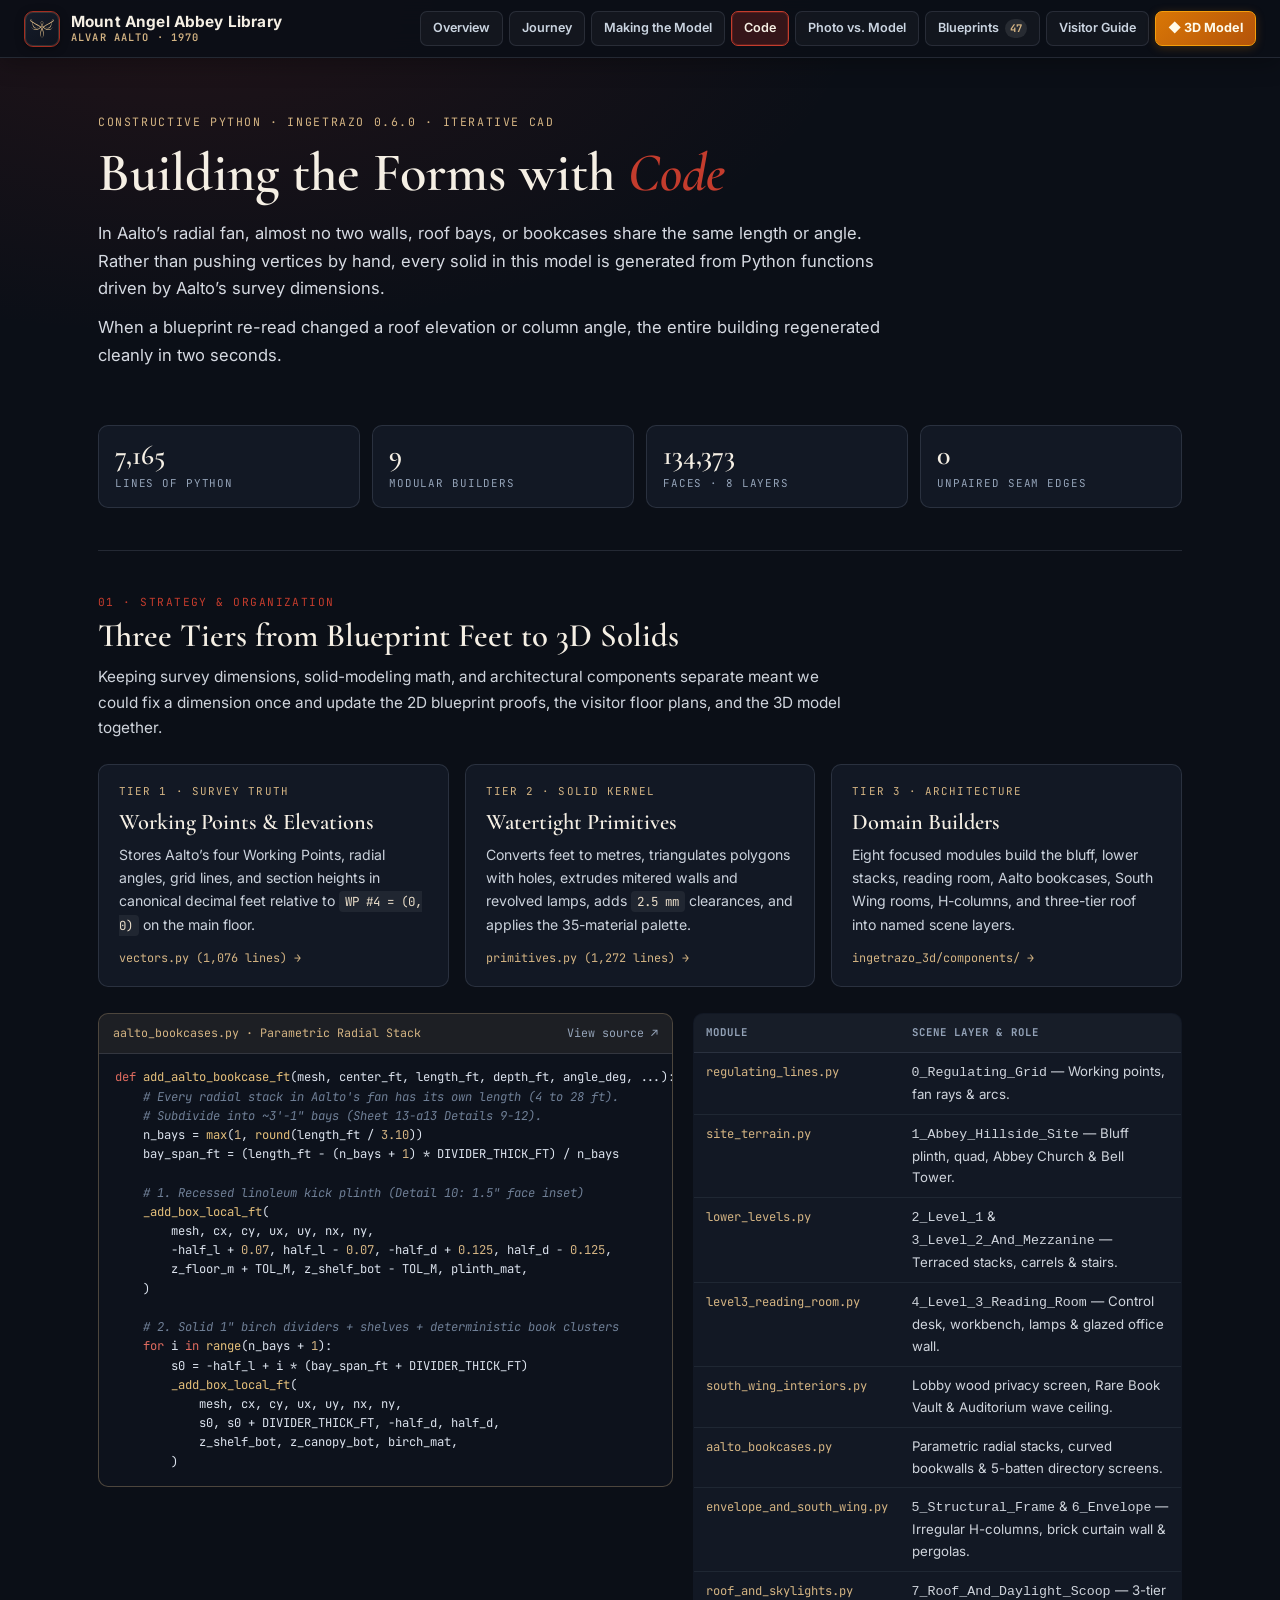
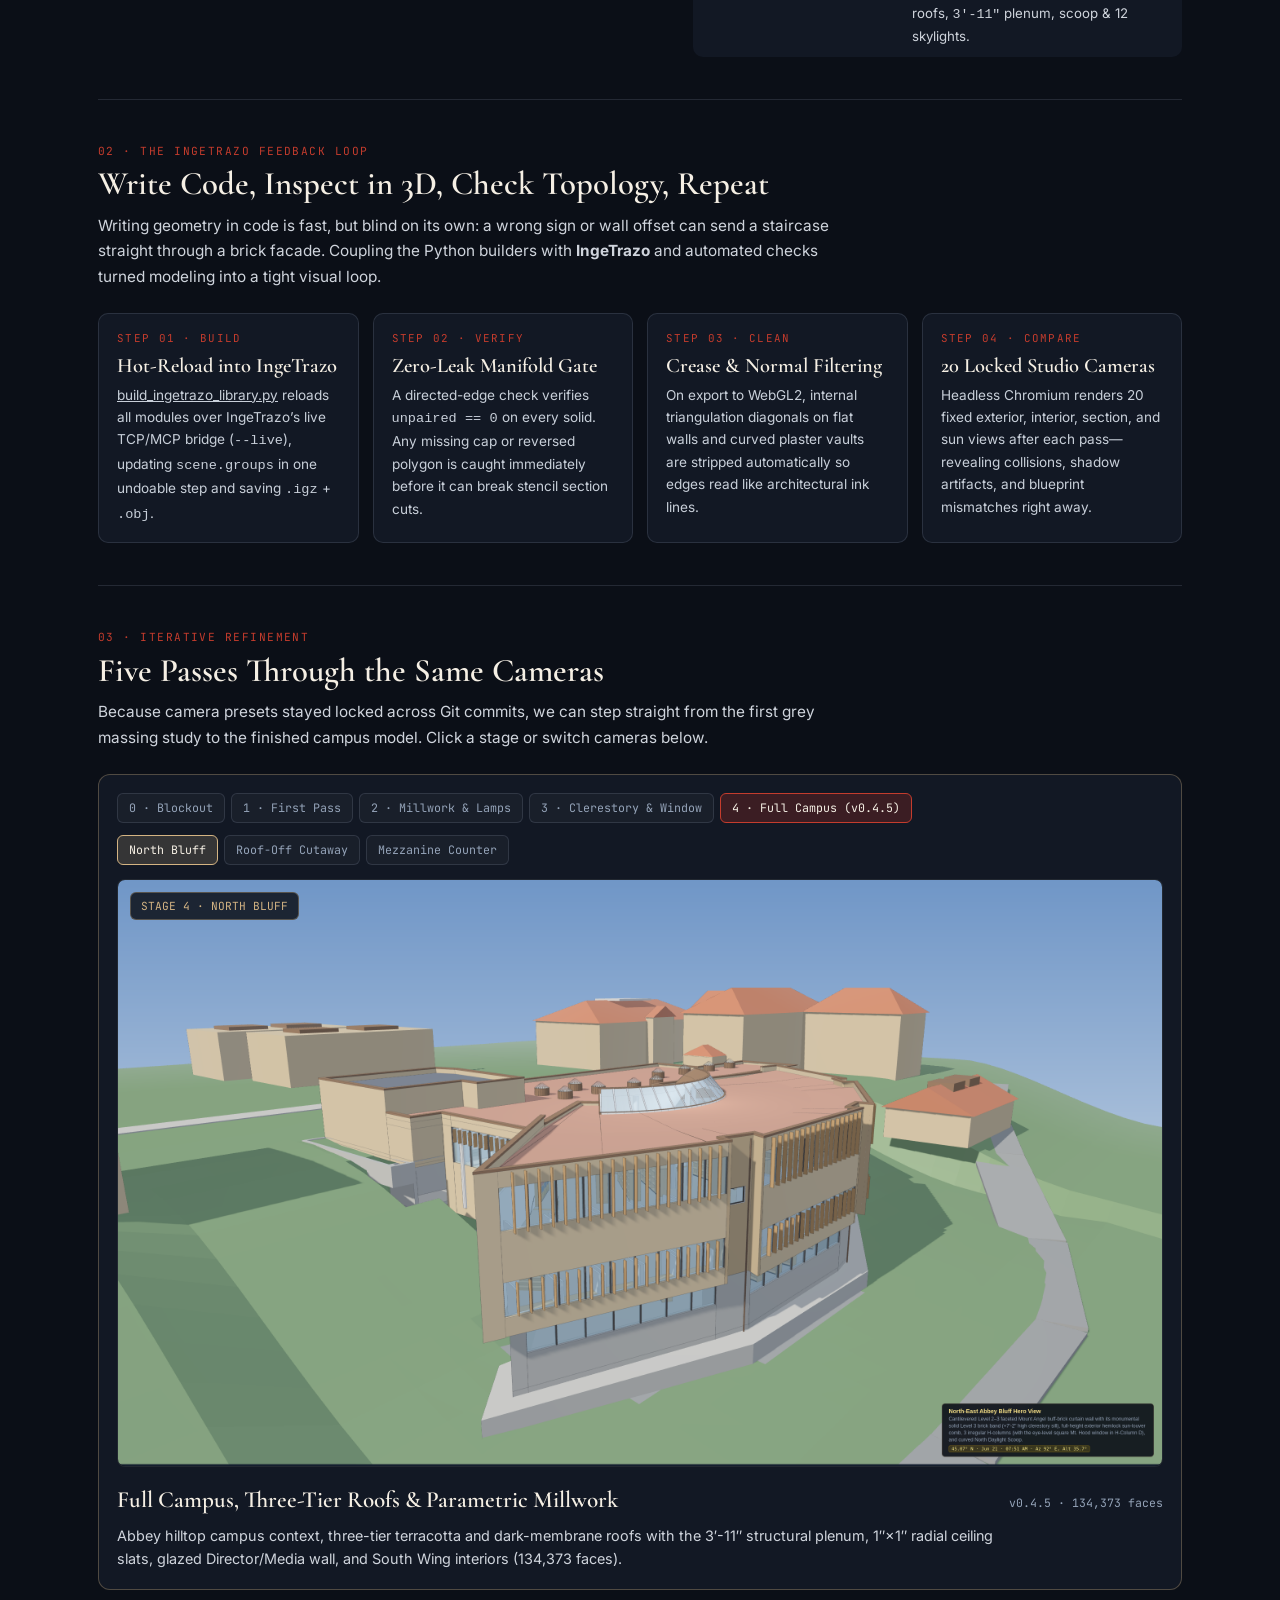
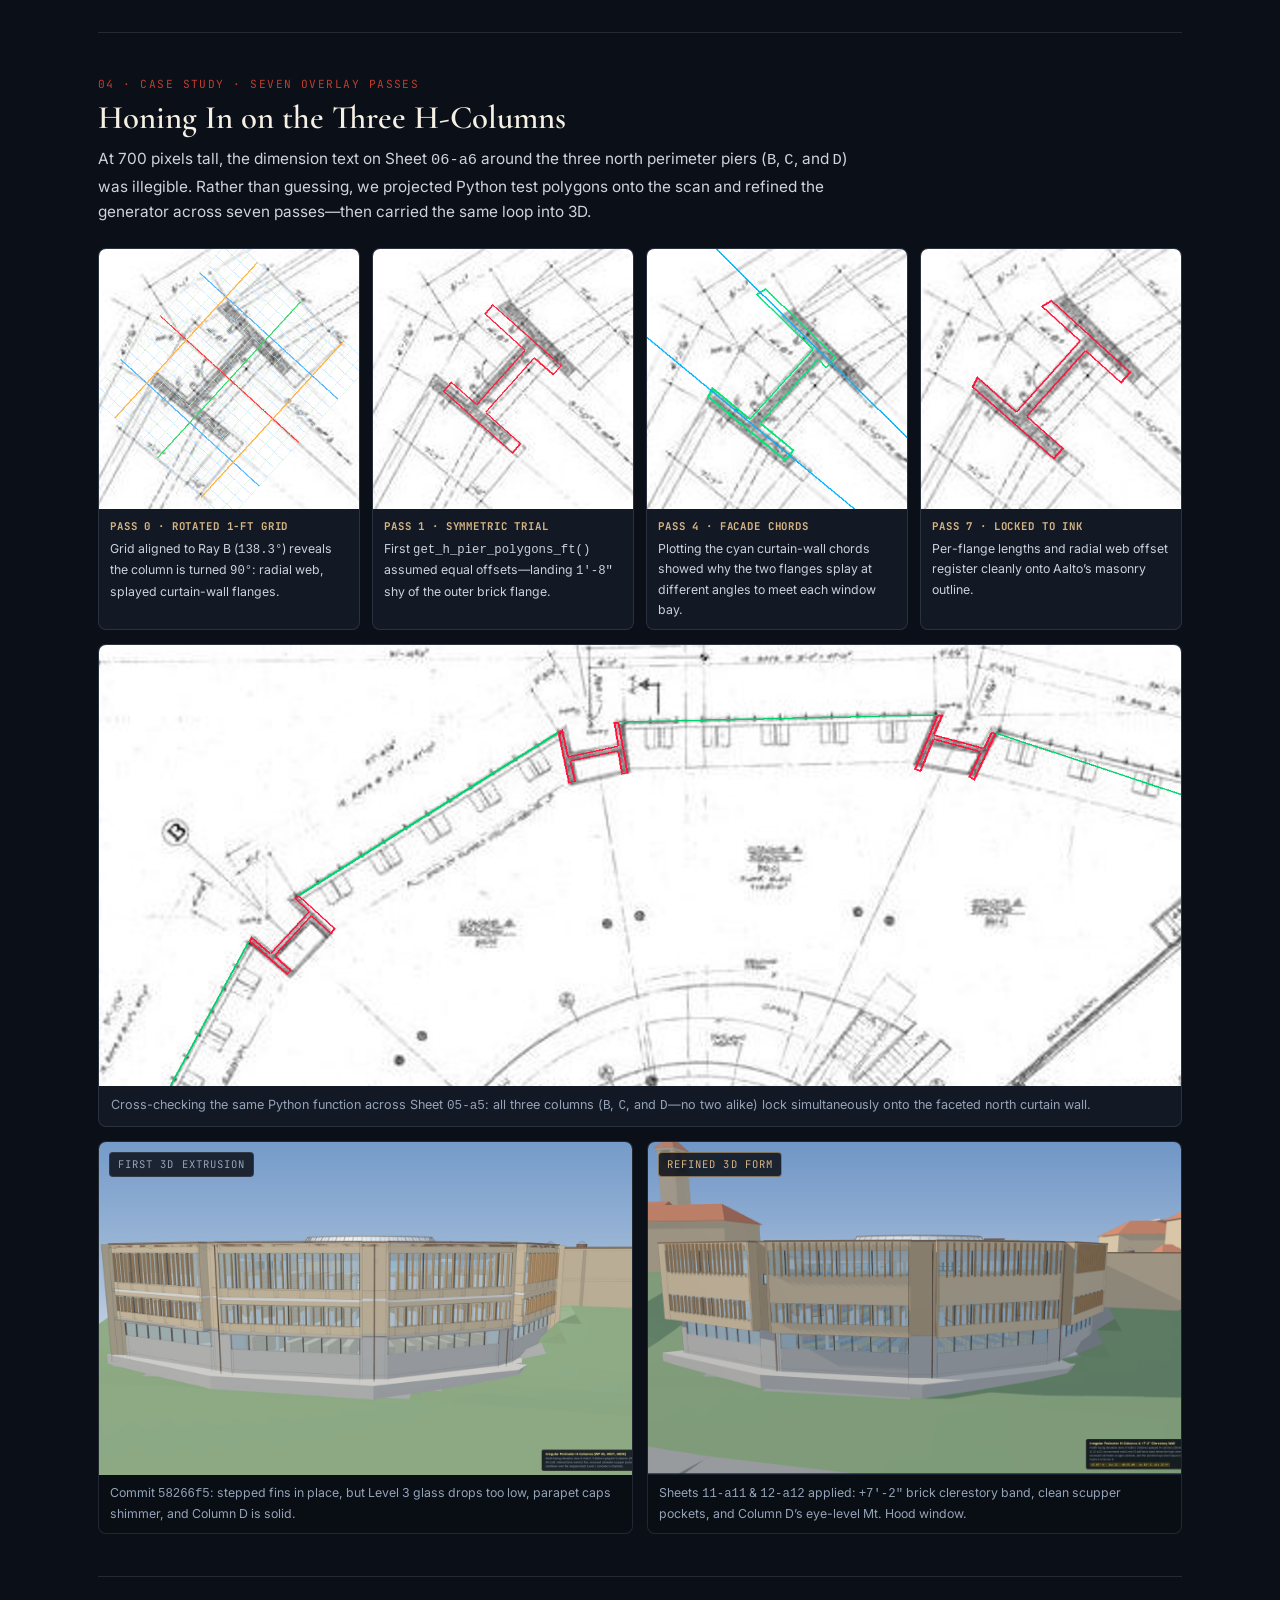
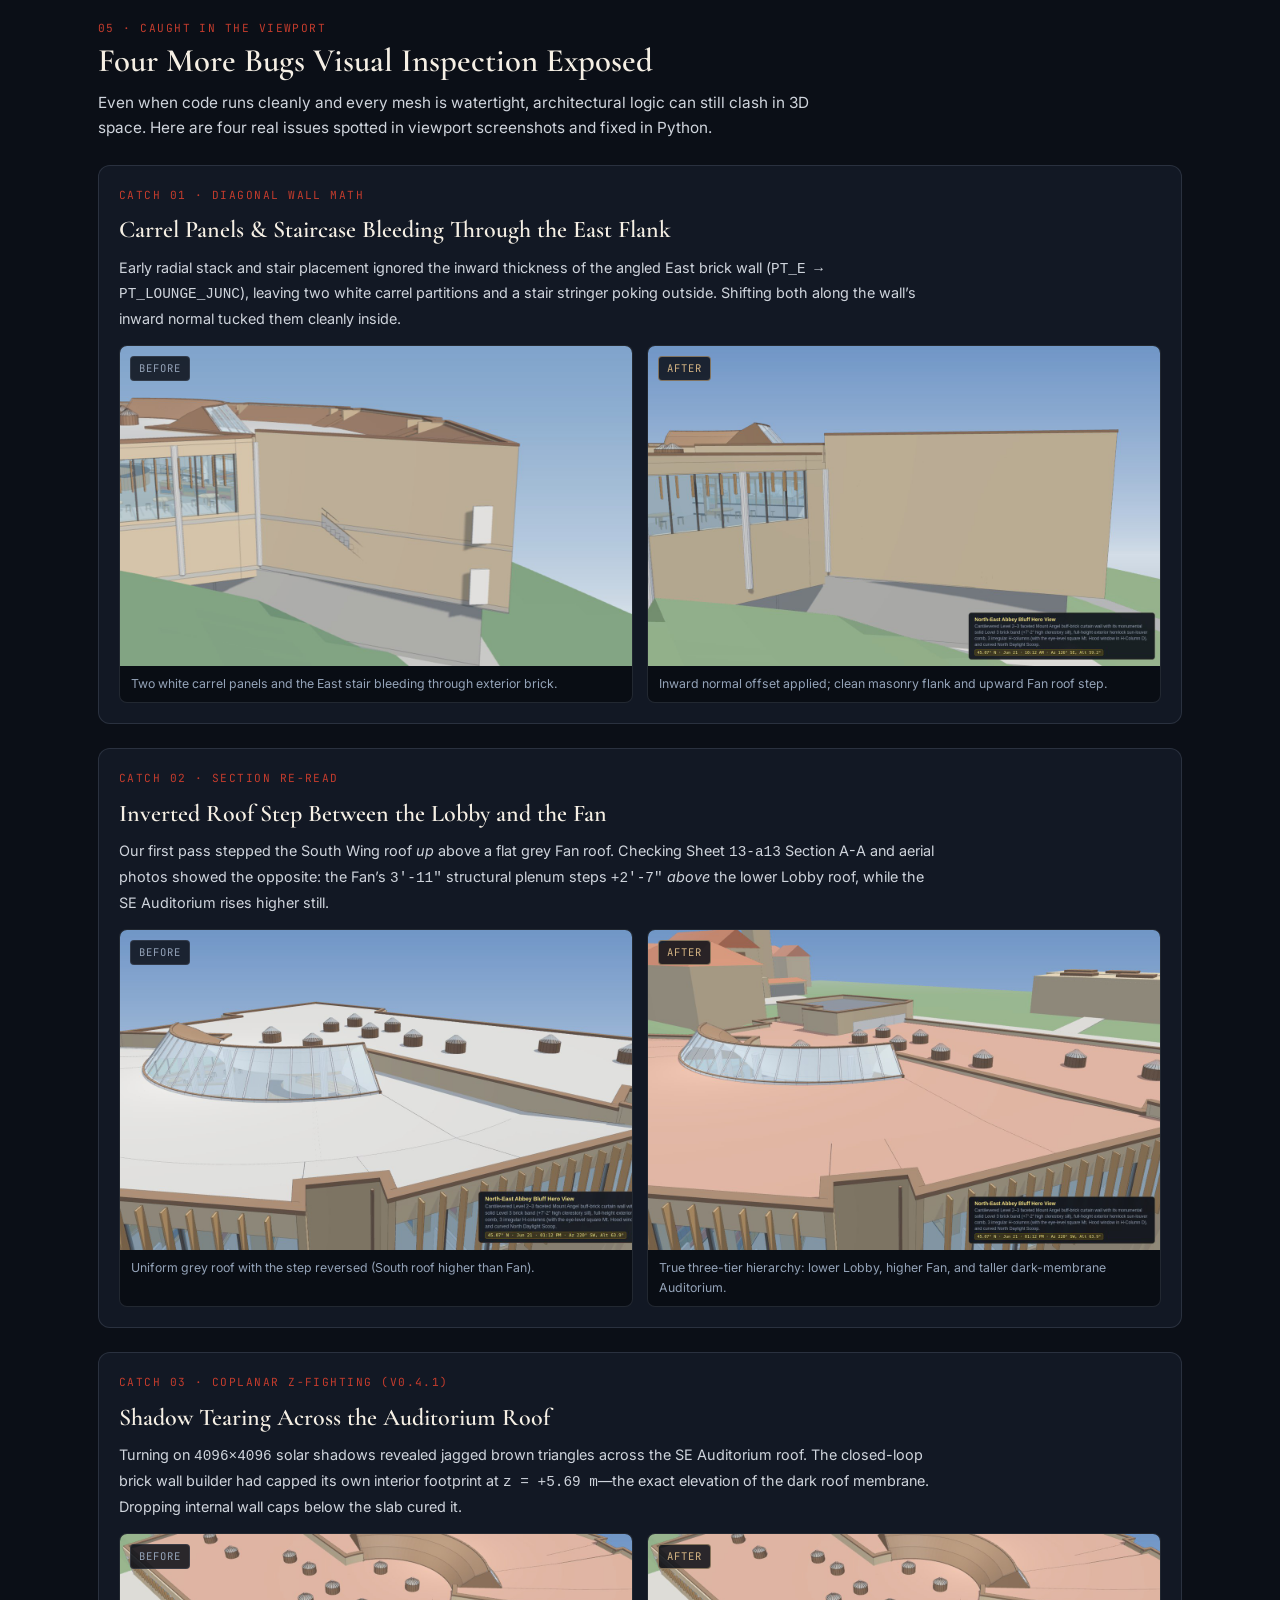
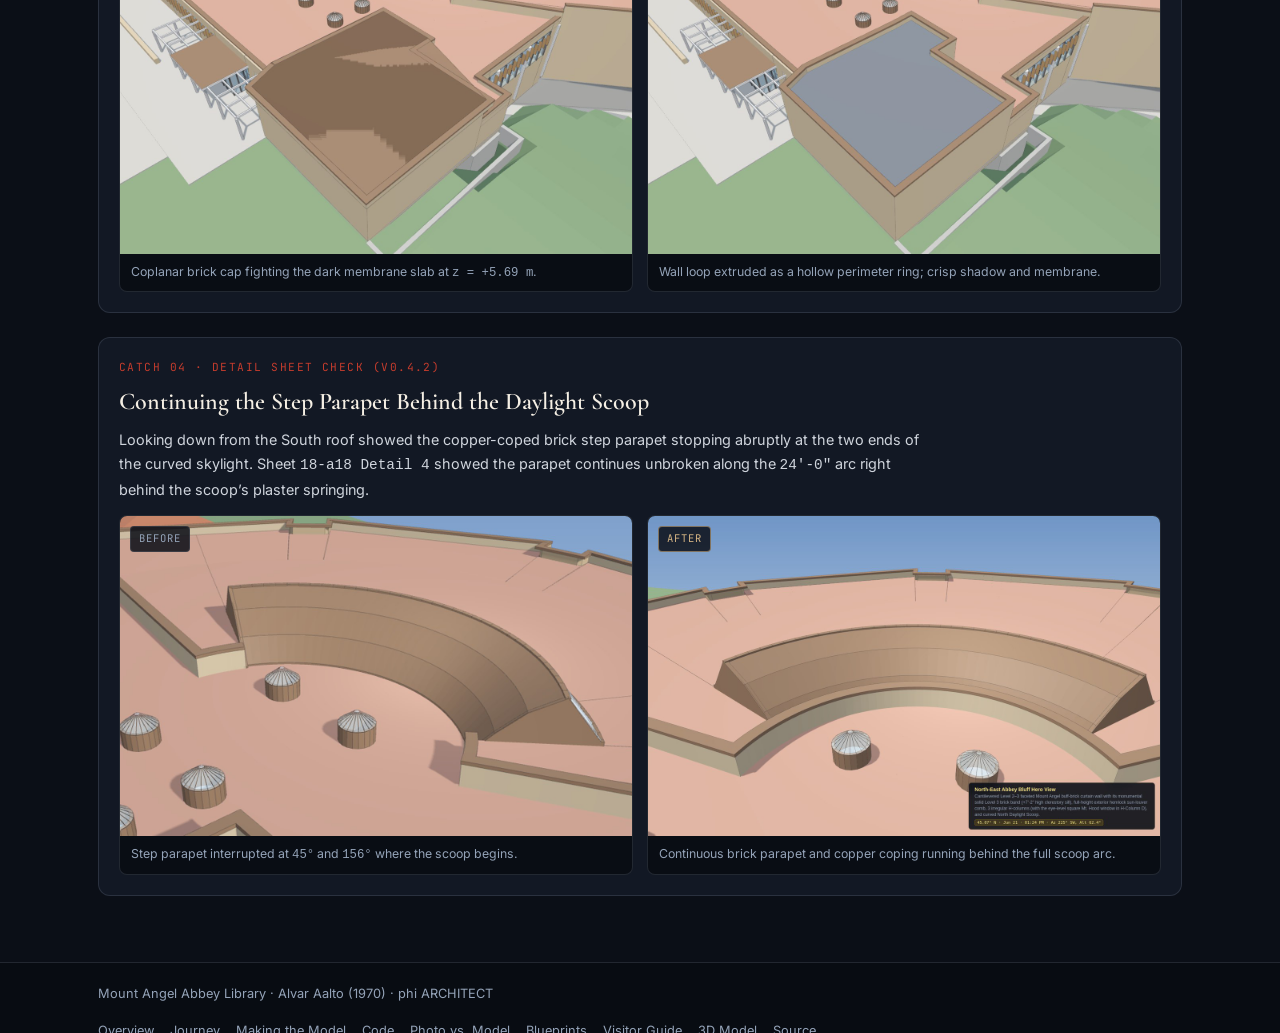
==== docs/code.html @ ec57d1a0 "feat(docs): add Building with Code page, IngeTrazo loop, and H-column iteration study" ====
<!DOCTYPE html>
<html lang="en">
<head>
  <meta charset="UTF-8" />
  <meta name="viewport" content="width=device-width, initial-scale=1.0" />
  <title>Building with Code — Mount Angel Abbey Library</title>
  <meta name="description" content="How Alvar Aalto's Mount Angel Abbey Library was modeled in parametric Python with IngeTrazo: module organization, topological verification, and iterative visual refinement." />
  <link rel="icon" href="favicon.ico" sizes="any" />
  <link rel="icon" href="favicon.svg" type="image/svg+xml" />
  <link rel="preconnect" href="https://fonts.googleapis.com" />
  <link rel="preconnect" href="https://fonts.gstatic.com" crossorigin />
  <link href="https://fonts.googleapis.com/css2?family=Cormorant+Garamond:ital,wght@0,500;0,600;0,700;1,500&family=Inter:wght@400;500;600;700&family=JetBrains+Mono:wght@400;500;600&display=swap" rel="stylesheet" />
  <link rel="stylesheet" href="suite.css" />
  <style>
    :root {
      --bg: #0b0f17; --surface: #121824; --surface-hi: #172030;
      --cream: #f5efe4; --birch: #d4b483;
      --poche: #a42d21; --poche-hi: #c43c2d;
      --text: #f3f4f6; --muted: #94a3b8;
      --border: rgba(148, 163, 184, 0.18);
      --border-warm: rgba(212, 180, 131, 0.32);
      --serif: 'Cormorant Garamond', Georgia, serif;
      --sans: 'Inter', -apple-system, BlinkMacSystemFont, 'Segoe UI', Roboto, sans-serif;
      --mono: 'JetBrains Mono', ui-monospace, monospace;
    }
    * { box-sizing: border-box; margin: 0; padding: 0; }
    html { background: var(--bg); color: var(--text); font-family: var(--sans); line-height: 1.65; scroll-behavior: smooth; }
    body { background: radial-gradient(1100px 540px at 14% 0%, rgba(164, 45, 33, 0.14), transparent 62%), var(--bg); }
    a { color: inherit; }
    .shell { max-width: 1140px; margin: 0 auto; padding: 0 28px; }

    /* ── Intro ── */
    .intro { padding: 54px 0 32px; max-width: 800px; }
    .eyebrow { font-family: var(--mono); font-size: 0.72rem; letter-spacing: 0.14em; text-transform: uppercase; color: var(--birch); margin-bottom: 14px; }
    h1 { font-family: var(--serif); font-weight: 600; font-size: clamp(2.3rem, 4.4vw, 3.4rem); line-height: 1.05; color: var(--cream); margin-bottom: 18px; }
    h1 em { color: var(--poche-hi); }
    .lead { font-size: 1.04rem; color: #d6dae2; margin-bottom: 12px; }
    .stat-strip {
      display: grid; grid-template-columns: repeat(4, 1fr); gap: 12px;
      margin: 12px 0 42px;
    }
    .stat-box {
      background: var(--surface); border: 1px solid var(--border); border-radius: 10px;
      padding: 14px 16px;
    }
    .stat-val { font-family: var(--serif); font-size: 1.75rem; font-weight: 600; line-height: 1.1; color: var(--cream); }
    .stat-lbl { font-family: var(--mono); font-size: 0.68rem; letter-spacing: 0.08em; text-transform: uppercase; color: var(--muted); margin-top: 4px; }

    /* ── Section Heads ── */
    section.block { padding: 42px 0; border-top: 1px solid var(--border); }
    .sec-kicker { font-family: var(--mono); font-size: 0.7rem; letter-spacing: 0.13em; text-transform: uppercase; color: var(--poche-hi); margin-bottom: 6px; }
    section.block h2 { font-family: var(--serif); font-weight: 600; font-size: 2.05rem; line-height: 1.12; color: var(--cream); margin-bottom: 10px; }
    .sec-desc { max-width: 760px; color: #cfd4dc; font-size: 0.96rem; margin-bottom: 24px; }

    /* ── Three-Tier Architecture ── */
    .tiers { display: grid; grid-template-columns: repeat(3, 1fr); gap: 16px; margin-bottom: 26px; }
    .tier {
      background: var(--surface); border: 1px solid var(--border); border-radius: 10px;
      padding: 18px 20px; display: flex; flex-direction: column; gap: 8px;
    }
    .tier-tag { font-family: var(--mono); font-size: 0.68rem; letter-spacing: 0.1em; text-transform: uppercase; color: var(--birch); }
    .tier h3 { font-family: var(--serif); font-size: 1.4rem; font-weight: 600; color: var(--cream); line-height: 1.15; }
    .tier p { font-size: 0.88rem; color: #cbd2dc; flex: 1; }
    .tier code, .code-inline {
      font-family: var(--mono); font-size: 0.78rem; background: rgba(255,255,255,0.06);
      padding: 2px 6px; border-radius: 4px; color: #e8dcc8;
    }
    .tier a.file-link {
      font-family: var(--mono); font-size: 0.74rem; color: var(--birch);
      text-decoration: none; margin-top: 4px;
    }
    .tier a.file-link:hover { text-decoration: underline; }

    /* ── Code + Module Table Split ── */
    .org-split { display: grid; grid-template-columns: 1.08fr 0.92fr; gap: 20px; align-items: start; }
    .code-card {
      background: #0d121c; border: 1px solid var(--border-warm); border-radius: 10px;
      overflow: hidden;
    }
    .code-head {
      display: flex; justify-content: space-between; align-items: center;
      padding: 10px 14px; background: rgba(212, 180, 131, 0.08);
      border-bottom: 1px solid var(--border); font-family: var(--mono); font-size: 0.73rem; color: var(--birch);
    }
    .code-head a { color: var(--muted); text-decoration: none; }
    .code-head a:hover { color: var(--cream); }
    pre.code-body {
      padding: 14px 16px; overflow-x: auto; font-family: var(--mono);
      font-size: 0.76rem; line-height: 1.58; color: #dce3ee;
    }
    .kw { color: #e06c60; }
    .fn { color: #e5c07b; }
    .cm { color: #6f7f96; font-style: italic; }
    .nu { color: #d4b483; }

    .mod-table {
      width: 100%; border-collapse: collapse; background: var(--surface);
      border: 1px solid var(--border); border-radius: 10px; overflow: hidden; font-size: 0.83rem;
    }
    .mod-table th {
      text-align: left; font-family: var(--mono); font-size: 0.67rem; letter-spacing: 0.1em;
      text-transform: uppercase; color: var(--muted); padding: 10px 12px;
      border-bottom: 1px solid var(--border); background: rgba(255,255,255,0.02);
    }
    .mod-table td { padding: 8px 12px; border-bottom: 1px solid rgba(148,163,184,0.1); color: #cfd4dc; vertical-align: top; }
    .mod-table tr:last-child td { border-bottom: none; }
    .mod-table a { font-family: var(--mono); font-size: 0.76rem; color: var(--birch); text-decoration: none; }
    .mod-table a:hover { text-decoration: underline; }

    /* ── Feedback Loop ── */
    .loop-grid { display: grid; grid-template-columns: repeat(4, 1fr); gap: 14px; }
    .loop-step {
      background: var(--surface); border: 1px solid var(--border); border-radius: 10px;
      padding: 16px 18px; position: relative;
    }
    .loop-num { font-family: var(--mono); font-size: 0.68rem; letter-spacing: 0.12em; color: var(--poche-hi); margin-bottom: 6px; }
    .loop-step h3 { font-family: var(--serif); font-size: 1.28rem; font-weight: 600; color: var(--cream); margin-bottom: 6px; line-height: 1.15; }
    .loop-step p { font-size: 0.85rem; color: #c8cfd9; }

    /* ── Stage Stepper ── */
    .stepper-wrap {
      background: var(--surface); border: 1px solid var(--border-warm);
      border-radius: 12px; padding: 18px;
    }
    .stepper-bar {
      display: flex; flex-wrap: wrap; justify-content: space-between; align-items: center;
      gap: 12px; margin-bottom: 14px;
    }
    .stage-tabs, .cam-tabs { display: flex; flex-wrap: wrap; gap: 6px; }
    .tab-btn {
      appearance: none; border: 1px solid var(--border); background: rgba(255,255,255,0.03);
      color: var(--muted); font-family: var(--mono); font-size: 0.73rem;
      padding: 6px 11px; border-radius: 6px; cursor: pointer; transition: all 0.16s;
    }
    .tab-btn:hover { color: var(--cream); border-color: rgba(212,180,131,0.45); }
    .tab-btn.is-active {
      background: rgba(164, 45, 33, 0.28); border-color: var(--poche-hi); color: var(--cream);
    }
    .cam-tabs .tab-btn.is-active {
      background: rgba(212, 180, 131, 0.18); border-color: var(--birch); color: var(--cream);
    }
    .stage-frame {
      position: relative; border-radius: 8px; overflow: hidden;
      border: 1px solid var(--border); background: #090d14; aspect-ratio: 16 / 9;
    }
    .stage-frame img { width: 100%; height: 100%; object-fit: cover; display: block; cursor: zoom-in; }
    .stage-badge {
      position: absolute; top: 12px; left: 12px;
      background: rgba(11, 15, 23, 0.84); border: 1px solid var(--border-warm);
      padding: 4px 10px; border-radius: 6px; font-family: var(--mono);
      font-size: 0.7rem; color: var(--birch); backdrop-filter: blur(6px);
    }
    .stage-caption {
      display: flex; justify-content: space-between; align-items: baseline; gap: 16px;
      padding-top: 14px;
    }
    .stage-caption h3 { font-family: var(--serif); font-size: 1.45rem; font-weight: 600; color: var(--cream); }
    .stage-caption p { font-size: 0.9rem; color: #cfd4dc; margin-top: 4px; }
    .stage-commit { font-family: var(--mono); font-size: 0.72rem; color: var(--muted); white-space: nowrap; }

    /* ── Four Viewport Catches ── */
    .catches { display: grid; gap: 24px; }
    .catch-card {
      background: var(--surface); border: 1px solid var(--border); border-radius: 12px;
      padding: 20px;
    }
    .catch-head { margin-bottom: 14px; max-width: 820px; }
    .catch-head h3 { font-family: var(--serif); font-size: 1.5rem; font-weight: 600; color: var(--cream); margin: 2px 0 6px; }
    .catch-head p { font-size: 0.9rem; color: #cfd4dc; }
    .catch-pair { display: grid; grid-template-columns: 1fr 1fr; gap: 14px; }
    .catch-fig {
      position: relative; margin: 0; border-radius: 8px; overflow: hidden;
      border: 1px solid var(--border); background: #090d14;
    }
    .catch-fig img { width: 100%; aspect-ratio: 16 / 10; object-fit: cover; display: block; cursor: zoom-in; }
    .pill-tag {
      position: absolute; top: 10px; left: 10px; font-family: var(--mono);
      font-size: 0.66rem; letter-spacing: 0.1em; text-transform: uppercase;
      padding: 3px 8px; border-radius: 4px; background: rgba(11,15,23,0.85);
      border: 1px solid var(--border); color: var(--muted);
    }
    .pill-tag.after { border-color: rgba(212,180,131,0.55); color: var(--birch); }
    .catch-fig figcaption { padding: 8px 11px; font-size: 0.77rem; color: var(--muted); }

    /* ── H-Column Case Study ── */
    .hcol-strip { display: grid; grid-template-columns: repeat(4, 1fr); gap: 12px; margin-bottom: 14px; }
    .hcol-step {
      margin: 0; background: var(--surface); border: 1px solid var(--border);
      border-radius: 8px; overflow: hidden; display: flex; flex-direction: column;
    }
    .hcol-step img {
      width: 100%; aspect-ratio: 1 / 1; object-fit: cover; display: block;
      background: #fff; cursor: zoom-in;
    }
    .hcol-step figcaption { padding: 9px 11px; font-size: 0.77rem; color: #cbd2dc; flex: 1; }
    .hcol-step figcaption strong {
      display: block; font-family: var(--mono); font-size: 0.67rem;
      letter-spacing: 0.08em; text-transform: uppercase; color: var(--birch); margin-bottom: 3px;
    }
    .hcol-wide {
      margin: 0 0 14px; background: var(--surface); border: 1px solid var(--border);
      border-radius: 8px; overflow: hidden;
    }
    .hcol-wide img { width: 100%; display: block; background: #fff; cursor: zoom-in; }
    .hcol-wide figcaption { padding: 9px 12px; font-size: 0.79rem; color: var(--muted); }

    /* ── Lightbox ── */
    .lightbox {
      position: fixed; inset: 0; z-index: 200; background: rgba(6, 9, 14, 0.92);
      display: none; align-items: center; justify-content: center; padding: 28px; cursor: zoom-out;
    }
    .lightbox.is-open { display: flex; }
    .lightbox img { max-width: 95vw; max-height: 90vh; border-radius: 8px; border: 1px solid var(--border-warm); }

    /* ── Footer ── */
    .suite-footer { border-top: 1px solid var(--border); background: rgba(8,10,16,0.6); margin-top: 24px; }
    .suite-footer-inner { max-width: 1140px; margin: 0 auto; padding: 20px 28px; display: flex; flex-wrap: wrap; justify-content: space-between; gap: 16px; font-size: 0.8rem; color: var(--muted); }
    .footer-links { display: flex; flex-wrap: wrap; gap: 16px; }
    .footer-links a { text-decoration: none; }
    .footer-links a:hover { color: var(--birch); }

    @media (max-width: 920px) {
      .stat-strip, .hcol-strip { grid-template-columns: repeat(2, 1fr); }
      .tiers, .org-split, .loop-grid, .catch-pair { grid-template-columns: 1fr; }
      .stage-caption { flex-direction: column; gap: 6px; }
    }
  </style>
</head>
<body>
  <header class="suite-header">
    <a href="index.html" class="suite-brand" title="Mount Angel Abbey Library — Project Overview">
      <span class="suite-crest"><img src="angel-logo.svg" alt="Mount Angel Abbey Crest" width="24" height="19" /></span>
      <span class="suite-brand-text">
        <span class="suite-brand-title">Mount Angel Abbey Library</span>
        <span class="suite-brand-sub">Alvar Aalto &middot; 1970</span>
      </span>
    </a>
    <nav class="suite-nav" aria-label="Project Suite">
      <a href="index.html" class="suite-link">Overview</a>
      <a href="journey.html" class="suite-link">Journey</a>
      <a href="making-of.html" class="suite-link">Making the Model</a>
      <a href="code.html" class="suite-link is-active">Code</a>
      <a href="photo-compare.html" class="suite-link">Photo vs. Model</a>
      <a href="drawings.html" class="suite-link">Blueprints <span class="suite-count">47</span></a>
      <a href="visitor-guide.html" class="suite-link">Visitor Guide</a>
      <a href="library-3d.html" class="suite-link suite-link-3d">&#9670; 3D Model</a>
    </nav>
  </header>

  <main class="shell">
    <section class="intro">
      <div class="eyebrow">Constructive Python &middot; IngeTrazo 0.6.0 &middot; Iterative CAD</div>
      <h1>Building the Forms with <em>Code</em></h1>
      <p class="lead">
        In Aalto&rsquo;s radial fan, almost no two walls, roof bays, or bookcases share the same length or angle. Rather than pushing vertices by hand, every solid in this model is generated from Python functions driven by Aalto&rsquo;s survey dimensions.
      </p>
      <p class="lead">
        When a blueprint re-read changed a roof elevation or column angle, the entire building regenerated cleanly in two seconds.
      </p>
    </section>

    <div class="stat-strip" aria-label="Codebase Summary">
      <div class="stat-box">
        <div class="stat-val">7,165</div>
        <div class="stat-lbl">Lines of Python</div>
      </div>
      <div class="stat-box">
        <div class="stat-val">9</div>
        <div class="stat-lbl">Modular Builders</div>
      </div>
      <div class="stat-box">
        <div class="stat-val">134,373</div>
        <div class="stat-lbl">Faces &middot; 8 Layers</div>
      </div>
      <div class="stat-box">
        <div class="stat-val">0</div>
        <div class="stat-lbl">Unpaired Seam Edges</div>
      </div>
    </div>

    <section class="block" id="organization">
      <div class="sec-kicker">01 &middot; Strategy &amp; Organization</div>
      <h2>Three Tiers from Blueprint Feet to 3D Solids</h2>
      <p class="sec-desc">
        Keeping survey dimensions, solid-modeling math, and architectural components separate meant we could fix a dimension once and update the 2D blueprint proofs, the visitor floor plans, and the 3D model together.
      </p>

      <div class="tiers">
        <div class="tier">
          <span class="tier-tag">Tier 1 &middot; Survey Truth</span>
          <h3>Working Points &amp; Elevations</h3>
          <p>Stores Aalto&rsquo;s four Working Points, radial angles, grid lines, and section heights in canonical decimal feet relative to <code>WP #4 = (0, 0)</code> on the main floor.</p>
          <a class="file-link" href="https://github.com/phiarchitect/mount_angel/blob/main/src/phiarchitect/mountangel/vectors.py">vectors.py (1,076 lines) &rarr;</a>
        </div>
        <div class="tier">
          <span class="tier-tag">Tier 2 &middot; Solid Kernel</span>
          <h3>Watertight Primitives</h3>
          <p>Converts feet to metres, triangulates polygons with holes, extrudes mitered walls and revolved lamps, adds <code>2.5 mm</code> clearances, and applies the 35-material palette.</p>
          <a class="file-link" href="https://github.com/phiarchitect/mount_angel/blob/main/ingetrazo_3d/components/primitives.py">primitives.py (1,272 lines) &rarr;</a>
        </div>
        <div class="tier">
          <span class="tier-tag">Tier 3 &middot; Architecture</span>
          <h3>Domain Builders</h3>
          <p>Eight focused modules build the bluff, lower stacks, reading room, Aalto bookcases, South Wing rooms, H-columns, and three-tier roof into named scene layers.</p>
          <a class="file-link" href="https://github.com/phiarchitect/mount_angel/tree/main/ingetrazo_3d/components">ingetrazo_3d/components/ &rarr;</a>
        </div>
      </div>

      <div class="org-split">
        <div class="code-card">
          <div class="code-head">
            <span>aalto_bookcases.py &middot; Parametric Radial Stack</span>
            <a href="https://github.com/phiarchitect/mount_angel/blob/main/ingetrazo_3d/components/aalto_bookcases.py">View source &nearr;</a>
          </div>
<pre class="code-body"><span class="kw">def</span> <span class="fn">add_aalto_bookcase_ft</span>(mesh, center_ft, length_ft, depth_ft, angle_deg, ...):
    <span class="cm"># Every radial stack in Aalto's fan has its own length (4 to 28 ft).</span>
    <span class="cm"># Subdivide into ~3'-1" bays (Sheet 13-a13 Details 9-12).</span>
    n_bays = <span class="fn">max</span>(<span class="nu">1</span>, <span class="fn">round</span>(length_ft / <span class="nu">3.10</span>))
    bay_span_ft = (length_ft - (n_bays + <span class="nu">1</span>) * DIVIDER_THICK_FT) / n_bays

    <span class="cm"># 1. Recessed linoleum kick plinth (Detail 10: 1.5" face inset)</span>
    <span class="fn">_add_box_local_ft</span>(
        mesh, cx, cy, ux, uy, nx, ny,
        -half_l + <span class="nu">0.07</span>, half_l - <span class="nu">0.07</span>, -half_d + <span class="nu">0.125</span>, half_d - <span class="nu">0.125</span>,
        z_floor_m + TOL_M, z_shelf_bot - TOL_M, plinth_mat,
    )

    <span class="cm"># 2. Solid 1" birch dividers + shelves + deterministic book clusters</span>
    <span class="kw">for</span> i <span class="kw">in</span> <span class="fn">range</span>(n_bays + <span class="nu">1</span>):
        s0 = -half_l + i * (bay_span_ft + DIVIDER_THICK_FT)
        <span class="fn">_add_box_local_ft</span>(
            mesh, cx, cy, ux, uy, nx, ny,
            s0, s0 + DIVIDER_THICK_FT, -half_d, half_d,
            z_shelf_bot, z_canopy_bot, birch_mat,
        )</pre>
        </div>

        <table class="mod-table" aria-label="3D Builder Modules">
          <thead>
            <tr>
              <th>Module</th>
              <th>Scene Layer &amp; Role</th>
            </tr>
          </thead>
          <tbody>
            <tr>
              <td><a href="https://github.com/phiarchitect/mount_angel/blob/main/ingetrazo_3d/components/regulating_lines.py">regulating_lines.py</a></td>
              <td><code>0_Regulating_Grid</code> &mdash; Working points, fan rays &amp; arcs.</td>
            </tr>
            <tr>
              <td><a href="https://github.com/phiarchitect/mount_angel/blob/main/ingetrazo_3d/components/site_terrain.py">site_terrain.py</a></td>
              <td><code>1_Abbey_Hillside_Site</code> &mdash; Bluff plinth, quad, Abbey Church &amp; Bell Tower.</td>
            </tr>
            <tr>
              <td><a href="https://github.com/phiarchitect/mount_angel/blob/main/ingetrazo_3d/components/lower_levels.py">lower_levels.py</a></td>
              <td><code>2_Level_1</code> &amp; <code>3_Level_2_And_Mezzanine</code> &mdash; Terraced stacks, carrels &amp; stairs.</td>
            </tr>
            <tr>
              <td><a href="https://github.com/phiarchitect/mount_angel/blob/main/ingetrazo_3d/components/level3_reading_room.py">level3_reading_room.py</a></td>
              <td><code>4_Level_3_Reading_Room</code> &mdash; Control desk, workbench, lamps &amp; glazed office wall.</td>
            </tr>
            <tr>
              <td><a href="https://github.com/phiarchitect/mount_angel/blob/main/ingetrazo_3d/components/south_wing_interiors.py">south_wing_interiors.py</a></td>
              <td>Lobby wood privacy screen, Rare Book Vault &amp; Auditorium wave ceiling.</td>
            </tr>
            <tr>
              <td><a href="https://github.com/phiarchitect/mount_angel/blob/main/ingetrazo_3d/components/aalto_bookcases.py">aalto_bookcases.py</a></td>
              <td>Parametric radial stacks, curved bookwalls &amp; 5-batten directory screens.</td>
            </tr>
            <tr>
              <td><a href="https://github.com/phiarchitect/mount_angel/blob/main/ingetrazo_3d/components/envelope_and_south_wing.py">envelope_and_south_wing.py</a></td>
              <td><code>5_Structural_Frame</code> &amp; <code>6_Envelope</code> &mdash; Irregular H-columns, brick curtain wall &amp; pergolas.</td>
            </tr>
            <tr>
              <td><a href="https://github.com/phiarchitect/mount_angel/blob/main/ingetrazo_3d/components/roof_and_skylights.py">roof_and_skylights.py</a></td>
              <td><code>7_Roof_And_Daylight_Scoop</code> &mdash; 3-tier roofs, <code>3&prime;-11&Prime;</code> plenum, scoop &amp; 12 skylights.</td>
            </tr>
          </tbody>
        </table>
      </div>
    </section>

    <section class="block" id="loop">
      <div class="sec-kicker">02 &middot; The IngeTrazo Feedback Loop</div>
      <h2>Write Code, Inspect in 3D, Check Topology, Repeat</h2>
      <p class="sec-desc">
        Writing geometry in code is fast, but blind on its own: a wrong sign or wall offset can send a staircase straight through a brick facade. Coupling the Python builders with <strong>IngeTrazo</strong> and automated checks turned modeling into a tight visual loop.
      </p>

      <div class="loop-grid">
        <div class="loop-step">
          <div class="loop-num">STEP 01 &middot; BUILD</div>
          <h3>Hot-Reload into IngeTrazo</h3>
          <p><a href="https://github.com/phiarchitect/mount_angel/blob/main/ingetrazo_3d/build_ingetrazo_library.py">build_ingetrazo_library.py</a> reloads all modules over IngeTrazo&rsquo;s live TCP/MCP bridge (<code>--live</code>), updating <code>scene.groups</code> in one undoable step and saving <code>.igz</code> + <code>.obj</code>.</p>
        </div>
        <div class="loop-step">
          <div class="loop-num">STEP 02 &middot; VERIFY</div>
          <h3>Zero-Leak Manifold Gate</h3>
          <p>A directed-edge check verifies <code>unpaired == 0</code> on every solid. Any missing cap or reversed polygon is caught immediately before it can break stencil section cuts.</p>
        </div>
        <div class="loop-step">
          <div class="loop-num">STEP 03 &middot; CLEAN</div>
          <h3>Crease &amp; Normal Filtering</h3>
          <p>On export to WebGL2, internal triangulation diagonals on flat walls and curved plaster vaults are stripped automatically so edges read like architectural ink lines.</p>
        </div>
        <div class="loop-step">
          <div class="loop-num">STEP 04 &middot; COMPARE</div>
          <h3>20 Locked Studio Cameras</h3>
          <p>Headless Chromium renders 20 fixed exterior, interior, section, and sun views after each pass&mdash;revealing collisions, shadow artifacts, and blueprint mismatches right away.</p>
        </div>
      </div>
    </section>

    <section class="block" id="evolution">
      <div class="sec-kicker">03 &middot; Iterative Refinement</div>
      <h2>Five Passes Through the Same Cameras</h2>
      <p class="sec-desc">
        Because camera presets stayed locked across Git commits, we can step straight from the first grey massing study to the finished campus model. Click a stage or switch cameras below.
      </p>

      <div class="stepper-wrap">
        <div class="stepper-bar">
          <div class="stage-tabs" role="tablist" aria-label="Model Stages">
            <button type="button" class="tab-btn" data-stage="0">0 &middot; Blockout</button>
            <button type="button" class="tab-btn" data-stage="1">1 &middot; First Pass</button>
            <button type="button" class="tab-btn" data-stage="2">2 &middot; Millwork &amp; Lamps</button>
            <button type="button" class="tab-btn" data-stage="3">3 &middot; Clerestory &amp; Window</button>
            <button type="button" class="tab-btn is-active" data-stage="4">4 &middot; Full Campus (v0.4.5)</button>
          </div>
          <div class="cam-tabs" role="tablist" aria-label="Camera Views">
            <button type="button" class="tab-btn is-active" data-cam="hero">North Bluff</button>
            <button type="button" class="tab-btn" data-cam="cutaway">Roof-Off Cutaway</button>
            <button type="button" class="tab-btn" data-cam="mezz">Mezzanine Counter</button>
          </div>
        </div>

        <div class="stage-frame">
          <img id="stageImg" src="renders/studio_01_hillside_hero.png" alt="Model evolution stage view" />
          <span class="stage-badge" id="stageBadge">STAGE 4 &middot; NORTH BLUFF</span>
        </div>

        <div class="stage-caption">
          <div>
            <h3 id="stageTitle">Full Campus, Three-Tier Roofs &amp; Parametric Millwork</h3>
            <p id="stageNote">Abbey hilltop campus context, three-tier terracotta and dark-membrane roofs with the 3&prime;-11&Prime; structural plenum, 1&Prime;&times;1&Prime; radial ceiling slats, glazed Director/Media wall, and South Wing interiors (134,373 faces).</p>
          </div>
          <span class="stage-commit" id="stageCommit">v0.4.5 &middot; 134,373 faces</span>
        </div>
      </div>
    </section>

    <section class="block" id="h-columns">
      <div class="sec-kicker">04 &middot; Case Study &middot; Seven Overlay Passes</div>
      <h2>Honing In on the Three H-Columns</h2>
      <p class="sec-desc">
        At 700 pixels tall, the dimension text on Sheet <code>06-a6</code> around the three north perimeter piers (<code>B</code>, <code>C</code>, and <code>D</code>) was illegible. Rather than guessing, we projected Python test polygons onto the scan and refined the generator across seven passes&mdash;then carried the same loop into 3D.
      </p>

      <div class="hcol-strip">
        <figure class="hcol-step">
          <img src="code/hcol_1_grid.png" alt="Rotated 1-foot measuring grid over H-Column B on Sheet 06-a6" />
          <figcaption>
            <strong>Pass 0 &middot; Rotated 1-ft Grid</strong>
            Grid aligned to Ray B (<code>138.3&deg;</code>) reveals the column is turned <code>90&deg;</code>: radial web, splayed curtain-wall flanges.
          </figcaption>
        </figure>
        <figure class="hcol-step">
          <img src="code/hcol_2_v1.png" alt="First symmetric polygon attempt missing outer brick flange on Sheet 06-a6" />
          <figcaption>
            <strong>Pass 1 &middot; Symmetric Trial</strong>
            First <code>get_h_pier_polygons_ft()</code> assumed equal offsets&mdash;landing <code>1&prime;-8&Prime;</code> shy of the outer brick flange.
          </figcaption>
        </figure>
        <figure class="hcol-step">
          <img src="code/hcol_3_v4.png" alt="Fourth pass adding cyan curtain-wall chord lines on Sheet 06-a6" />
          <figcaption>
            <strong>Pass 4 &middot; Facade Chords</strong>
            Plotting the cyan curtain-wall chords showed why the two flanges splay at different angles to meet each window bay.
          </figcaption>
        </figure>
        <figure class="hcol-step">
          <img src="code/hcol_4_v7.png" alt="Seventh pass locking red H-column polygon directly onto Sheet 06-a6 ink" />
          <figcaption>
            <strong>Pass 7 &middot; Locked to Ink</strong>
            Per-flange lengths and radial web offset register cleanly onto Aalto&rsquo;s masonry outline.
          </figcaption>
        </figure>
      </div>

      <figure class="hcol-wide">
        <img src="code/hcol_5_plan_bcd.png" alt="All three irregular H-columns B, C, and D registered simultaneously across Sheet 05-a5" />
        <figcaption>Cross-checking the same Python function across Sheet <code>05-a5</code>: all three columns (<code>B</code>, <code>C</code>, and <code>D</code>&mdash;no two alike) lock simultaneously onto the faceted north curtain wall.</figcaption>
      </figure>

      <div class="catch-pair">
        <figure class="catch-fig">
          <span class="pill-tag">First 3D Extrusion</span>
          <img src="code/hcol_6_3d_early.jpg" alt="Early 3D extrusion of the three north H-columns before clerestory sill and Mt. Hood window" />
          <figcaption>Commit <code>58266f5</code>: stepped fins in place, but Level 3 glass drops too low, parapet caps shimmer, and Column D is solid.</figcaption>
        </figure>
        <figure class="catch-fig">
          <span class="pill-tag after">Refined 3D Form</span>
          <img src="renders/studio_07_north_h_columns.png" alt="Final 3D North H-columns with +7'-2' brick clerestory wall and Mt. Hood window in H-Column D" />
          <figcaption>Sheets <code>11-a11</code> &amp; <code>12-a12</code> applied: <code>+7&prime;-2&Prime;</code> brick clerestory band, clean scupper pockets, and Column D&rsquo;s eye-level Mt. Hood window.</figcaption>
        </figure>
      </div>
    </section>

    <section class="block" id="catches">
      <div class="sec-kicker">05 &middot; Caught in the Viewport</div>
      <h2>Four More Bugs Visual Inspection Exposed</h2>
      <p class="sec-desc">
        Even when code runs cleanly and every mesh is watertight, architectural logic can still clash in 3D space. Here are four real issues spotted in viewport screenshots and fixed in Python.
      </p>

      <div class="catches">
        <article class="catch-card">
          <div class="catch-head">
            <div class="sec-kicker">Catch 01 &middot; Diagonal Wall Math</div>
            <h3>Carrel Panels &amp; Staircase Bleeding Through the East Flank</h3>
            <p>Early radial stack and stair placement ignored the inward thickness of the angled East brick wall (<code>PT_E &rarr; PT_LOUNGE_JUNC</code>), leaving two white carrel partitions and a stair stringer poking outside. Shifting both along the wall&rsquo;s inward normal tucked them cleanly inside.</p>
          </div>
          <div class="catch-pair">
            <figure class="catch-fig">
              <span class="pill-tag">Before</span>
              <img src="code/catch1_east_before.jpg" alt="Before fix: two white panels and stair poking through the East brick wall" loading="lazy" />
              <figcaption>Two white carrel panels and the East stair bleeding through exterior brick.</figcaption>
            </figure>
            <figure class="catch-fig">
              <span class="pill-tag after">After</span>
              <img src="code/catch1_east_after.jpg" alt="After fix: clean East brick flank wall and upward roof step" loading="lazy" />
              <figcaption>Inward normal offset applied; clean masonry flank and upward Fan roof step.</figcaption>
            </figure>
          </div>
        </article>

        <article class="catch-card">
          <div class="catch-head">
            <div class="sec-kicker">Catch 02 &middot; Section Re-read</div>
            <h3>Inverted Roof Step Between the Lobby and the Fan</h3>
            <p>Our first pass stepped the South Wing roof <em>up</em> above a flat grey Fan roof. Checking Sheet <code>13-a13</code> Section A-A and aerial photos showed the opposite: the Fan&rsquo;s <code>3&prime;-11&Prime;</code> structural plenum steps <code>+2&prime;-7&Prime;</code> <em>above</em> the lower Lobby roof, while the SE Auditorium rises higher still.</p>
          </div>
          <div class="catch-pair">
            <figure class="catch-fig">
              <span class="pill-tag">Before</span>
              <img src="code/catch2_roofstep_before.jpg" alt="Before fix: grey roof with South Wing stepping higher than the Fan roof" loading="lazy" />
              <figcaption>Uniform grey roof with the step reversed (South roof higher than Fan).</figcaption>
            </figure>
            <figure class="catch-fig">
              <span class="pill-tag after">After</span>
              <img src="code/catch2_roofstep_after.jpg" alt="After fix: terracotta Fan roof stepping up above South Wing and dark Auditorium roof" loading="lazy" />
              <figcaption>True three-tier hierarchy: lower Lobby, higher Fan, and taller dark-membrane Auditorium.</figcaption>
            </figure>
          </div>
        </article>

        <article class="catch-card">
          <div class="catch-head">
            <div class="sec-kicker">Catch 03 &middot; Coplanar Z-Fighting (v0.4.1)</div>
            <h3>Shadow Tearing Across the Auditorium Roof</h3>
            <p>Turning on <code>4096&times;4096</code> solar shadows revealed jagged brown triangles across the SE Auditorium roof. The closed-loop brick wall builder had capped its own interior footprint at <code>z = +5.69 m</code>&mdash;the exact elevation of the dark roof membrane. Dropping internal wall caps below the slab cured it.</p>
          </div>
          <div class="catch-pair">
            <figure class="catch-fig">
              <span class="pill-tag">Before</span>
              <img src="code/catch3_audroof_before.jpg" alt="Before fix: coplanar triangle artifacts across the Auditorium roof" loading="lazy" />
              <figcaption>Coplanar brick cap fighting the dark membrane slab at <code>z = +5.69 m</code>.</figcaption>
            </figure>
            <figure class="catch-fig">
              <span class="pill-tag after">After</span>
              <img src="code/catch3_audroof_after.jpg" alt="After fix: clean slate-grey Auditorium roof membrane" loading="lazy" />
              <figcaption>Wall loop extruded as a hollow perimeter ring; crisp shadow and membrane.</figcaption>
            </figure>
          </div>
        </article>

        <article class="catch-card">
          <div class="catch-head">
            <div class="sec-kicker">Catch 04 &middot; Detail Sheet Check (v0.4.2)</div>
            <h3>Continuing the Step Parapet Behind the Daylight Scoop</h3>
            <p>Looking down from the South roof showed the copper-coped brick step parapet stopping abruptly at the two ends of the curved skylight. Sheet <code>18-a18 Detail 4</code> showed the parapet continues unbroken along the <code>24&prime;-0&Prime;</code> arc right behind the scoop&rsquo;s plaster springing.</p>
          </div>
          <div class="catch-pair">
            <figure class="catch-fig">
              <span class="pill-tag">Before</span>
              <img src="code/catch4_parapet_before.jpg" alt="Before fix: step parapet stopping at the two ends of the curved scoop" loading="lazy" />
              <figcaption>Step parapet interrupted at <code>45&deg;</code> and <code>156&deg;</code> where the scoop begins.</figcaption>
            </figure>
            <figure class="catch-fig">
              <span class="pill-tag after">After</span>
              <img src="code/catch4_parapet_after.jpg" alt="After fix: continuous copper-capped parapet running behind the scoop arc" loading="lazy" />
              <figcaption>Continuous brick parapet and copper coping running behind the full scoop arc.</figcaption>
            </figure>
          </div>
        </article>
      </div>
    </section>
  </main>

  <div class="lightbox" id="lightbox" role="dialog" aria-label="Enlarged image view">
    <img id="lightboxImg" src="" alt="" />
  </div>

  <footer class="suite-footer">
    <div class="suite-footer-inner">
      <span>Mount Angel Abbey Library &middot; Alvar Aalto (1970) &middot; phi ARCHITECT</span>
      <nav class="footer-links" aria-label="Footer Suite Navigation">
        <a href="index.html">Overview</a>
        <a href="journey.html">Journey</a>
        <a href="making-of.html">Making the Model</a>
        <a href="code.html">Code</a>
        <a href="photo-compare.html">Photo vs. Model</a>
        <a href="drawings.html">Blueprints</a>
        <a href="visitor-guide.html">Visitor Guide</a>
        <a href="library-3d.html">3D Model</a>
        <a href="https://github.com/phiarchitect/mount_angel">Source</a>
      </nav>
    </div>
  </footer>

  <script>
    (function () {
      const STAGES = [
        {
          title: 'Stage 0 · Initial FreeCAD Parametric Blockout',
          note: 'First Python pass (commit a244e26): a flat rectangular South Wing, thin radial fan floor, 4 skylight drums, and wireframe regulating rays.',
          commit: 'a244e26 · FreeCAD blockout',
          imgs: {
            hero: 'code/stage0_hero.jpg',
            cutaway: 'code/stage0_cutaway.jpg',
            mezz: 'code/stage0_mezz.jpg'
          }
        },
        {
          title: 'Stage 1 · First 8-Layer IngeTrazo Build',
          note: 'First full IngeTrazo pass (commit 3cd1d23): 3-story curtain wall and scoop in place, but Level 3 glass runs to the floor, triangulation lines show on every face, lamps are simple cones, and the South Wing is empty.',
          commit: '3cd1d23 · ~53,000 faces',
          imgs: {
            hero: 'code/stage1_hero.jpg',
            cutaway: 'code/stage1_cutaway.jpg',
            mezz: 'code/stage1_mezz.jpg'
          }
        },
        {
          title: 'Stage 2 · Coplanar Edge Stripping, Mezzanine Desks & Mushroom Lamps',
          note: 'Internal mesh diagonals stripped; irregular 90°-turned H-columns, -4\'-6" Mezzanine workstations, open bronze Control guardrail, curved Reference Bookwall, and angled-arm oblate mushroom lamps added.',
          commit: '40afa60 · ~61,000 faces',
          imgs: {
            hero: 'code/stage2_hero.jpg',
            cutaway: 'code/stage2_cutaway.jpg',
            mezz: 'code/stage2_mezz.jpg'
          }
        },
        {
          title: 'Stage 3 · +7\'-2" Clerestory Wall, Mt. Hood Window & Stairwell Bookcases',
          note: 'Blueprint re-reads raised the Level 3 north wall to a +7\'-2" high clerestory band, carved H-Column D\'s eye-level Mt. Hood window, and replaced open stairwell railings with counter-height bookcases.',
          commit: 'ba018da · ~64,000 faces',
          imgs: {
            hero: 'code/stage3_hero.jpg',
            cutaway: 'code/stage3_cutaway.jpg',
            mezz: 'code/stage3_mezz.jpg'
          }
        },
        {
          title: 'Stage 4 · Full Campus, Three-Tier Roofs & Parametric Millwork',
          note: 'Abbey hilltop campus context, three-tier terracotta and dark-membrane roofs with the 3\'-11" structural plenum, 1"×1" radial ceiling slats, glazed Director/Media wall, and South Wing interiors.',
          commit: 'v0.4.5 · 134,373 faces',
          imgs: {
            hero: 'renders/studio_01_hillside_hero.png',
            cutaway: 'renders/studio_03_roof_cutaway_axon.png',
            mezz: 'renders/studio_04_mezzanine_counter_pov.png'
          }
        }
      ];

      const CAM_LABELS = {
        hero: 'NORTH BLUFF',
        cutaway: 'ROOF-OFF CUTAWAY',
        mezz: 'MEZZANINE COUNTER'
      };

      let curStage = 4;
      let curCam = 'hero';

      const imgEl = document.getElementById('stageImg');
      const badgeEl = document.getElementById('stageBadge');
      const titleEl = document.getElementById('stageTitle');
      const noteEl = document.getElementById('stageNote');
      const commitEl = document.getElementById('stageCommit');
      const stageBtns = document.querySelectorAll('[data-stage]');
      const camBtns = document.querySelectorAll('[data-cam]');

      function render() {
        const s = STAGES[curStage];
        imgEl.src = s.imgs[curCam];
        badgeEl.textContent = 'STAGE ' + curStage + ' · ' + CAM_LABELS[curCam];
        titleEl.textContent = s.title;
        noteEl.textContent = s.note;
        commitEl.textContent = s.commit;
        stageBtns.forEach(b => b.classList.toggle('is-active', Number(b.dataset.stage) === curStage));
        camBtns.forEach(b => b.classList.toggle('is-active', b.dataset.cam === curCam));
      }

      stageBtns.forEach(b => b.addEventListener('click', () => { curStage = Number(b.dataset.stage); render(); }));
      camBtns.forEach(b => b.addEventListener('click', () => { curCam = b.dataset.cam; render(); }));

      const lb = document.getElementById('lightbox');
      const lbImg = document.getElementById('lightboxImg');
      document.querySelectorAll('.stage-frame img, .catch-fig img, .hcol-step img, .hcol-wide img').forEach(el => {
        el.addEventListener('click', () => {
          lbImg.src = el.src;
          lbImg.alt = el.alt;
          lb.classList.add('is-open');
        });
      });
      lb.addEventListener('click', () => lb.classList.remove('is-open'));
      document.addEventListener('keydown', e => {
        if (e.key === 'Escape') lb.classList.remove('is-open');
      });
    })();
  </script>
</body>
</html>
---- docs/suite.css ----
/* ==========================================================================
   Mount Angel Abbey Library — Shared Suite Design System & Header Bar
   Unifies index.html, library-3d.html, making-of.html, photo-compare.html,
   drawings.html, and visitor-guide.html.
   ========================================================================== */

:root {
  --suite-bg: #0b0f17;
  --suite-surface: #121824;
  --suite-surface-hi: #182030;
  --suite-border: rgba(148, 163, 184, 0.18);
  --suite-border-warm: rgba(212, 180, 131, 0.30);
  --suite-cream: #f5efe4;
  --suite-birch: #d4b483;
  --suite-poche: #a42d21;
  --suite-poche-hi: #c43c2d;
  --suite-gold: #eab308;
  --suite-amber: #d97706;
  --suite-sky: #38bdf8;
  --suite-text: #f3f4f6;
  --suite-muted: #94a3b8;
  --suite-header-h: 58px;
}

.suite-header {
  position: sticky;
  top: 0;
  z-index: 1200;
  min-height: var(--suite-header-h);
  padding: 8px 24px;
  background: rgba(11, 15, 23, 0.92);
  backdrop-filter: blur(14px);
  -webkit-backdrop-filter: blur(14px);
  border-bottom: 1px solid var(--suite-border);
  box-shadow: 0 4px 24px rgba(0, 0, 0, 0.32);
  display: flex;
  align-items: center;
  justify-content: space-between;
  gap: 14px;
  flex-wrap: wrap;
  font-family: 'Inter', -apple-system, BlinkMacSystemFont, 'Segoe UI', Roboto, sans-serif;
}

.suite-header.suite-header-fixed {
  position: fixed;
  top: 0;
  left: 0;
  right: 0;
}

.suite-brand {
  display: inline-flex;
  align-items: center;
  gap: 11px;
  text-decoration: none;
  color: var(--suite-cream);
  flex-shrink: 0;
}

.suite-crest {
  width: 36px;
  height: 36px;
  border-radius: 9px;
  background: linear-gradient(145deg, #161d2b, #0e131d);
  border: 1.5px solid var(--suite-poche);
  box-shadow: inset 0 0 0 1px rgba(232, 198, 142, 0.16), 0 2px 8px rgba(0, 0, 0, 0.35);
  display: inline-flex;
  align-items: center;
  justify-content: center;
  transition: transform 0.16s ease, border-color 0.16s ease;
}

.suite-brand:hover .suite-crest {
  transform: translateY(-1px);
  border-color: var(--suite-gold);
}

.suite-crest img {
  width: 24px;
  height: 19px;
  display: block;
}

.suite-brand-text {
  display: flex;
  flex-direction: column;
  line-height: 1.15;
}

.suite-brand-title {
  font-size: 0.96rem;
  font-weight: 700;
  letter-spacing: 0.01em;
  color: var(--suite-cream);
}

.suite-brand-sub {
  font-family: 'JetBrains Mono', ui-monospace, SFMono-Regular, Menlo, monospace;
  font-size: 0.65rem;
  font-weight: 600;
  letter-spacing: 0.11em;
  text-transform: uppercase;
  color: var(--suite-birch);
  margin-top: 2px;
}

.suite-nav {
  display: flex;
  align-items: center;
  gap: 6px;
  flex-wrap: wrap;
}

.suite-link {
  display: inline-flex;
  align-items: center;
  gap: 6px;
  padding: 6px 12px;
  border-radius: 7px;
  font-size: 0.79rem;
  font-weight: 600;
  text-decoration: none;
  color: #cbd5e1;
  background: rgba(255, 255, 255, 0.035);
  border: 1px solid rgba(148, 163, 184, 0.16);
  transition: background 0.14s ease, color 0.14s ease, border-color 0.14s ease;
  white-space: nowrap;
}

.suite-link:hover {
  color: #ffffff;
  background: rgba(255, 255, 255, 0.09);
  border-color: rgba(212, 180, 131, 0.45);
}

.suite-link.is-active {
  color: var(--suite-cream);
  background: rgba(164, 45, 33, 0.28);
  border-color: var(--suite-poche-hi);
  box-shadow: inset 0 0 0 1px rgba(196, 60, 45, 0.25);
}

.suite-count {
  font-family: 'JetBrains Mono', ui-monospace, SFMono-Regular, Menlo, monospace;
  font-size: 0.66rem;
  font-weight: 700;
  padding: 1px 5px;
  border-radius: 999px;
  background: rgba(255, 255, 255, 0.09);
  color: var(--suite-birch);
}

.suite-link-3d {
  background: linear-gradient(135deg, #d97706, #b45309);
  border-color: #f59e0b;
  color: #fffbeb !important;
  font-weight: 700;
  box-shadow: 0 2px 10px rgba(217, 119, 6, 0.25);
}

.suite-link-3d:hover {
  background: linear-gradient(135deg, #eab308, #d97706);
  border-color: #fde68a;
  color: #0b0f17 !important;
}

.suite-link-3d.is-active {
  background: linear-gradient(135deg, #eab308, #ca8a04);
  border-color: #fef08a;
  color: #0b0f17 !important;
  box-shadow: 0 0 0 2px rgba(250, 204, 21, 0.28);
}

/* Sub-header bar option (used for chapter anchors or gallery filters) */
.suite-subbar {
  background: rgba(15, 21, 33, 0.88);
  backdrop-filter: blur(10px);
  -webkit-backdrop-filter: blur(10px);
  border-bottom: 1px solid var(--suite-border);
  padding: 8px 24px;
  display: flex;
  align-items: center;
  justify-content: space-between;
  gap: 12px;
  flex-wrap: wrap;
}

.kbd-badge {
  font-family: 'JetBrains Mono', ui-monospace, SFMono-Regular, Menlo, monospace;
  font-size: 0.64rem;
  font-weight: 700;
  padding: 1px 5px;
  border-radius: 4px;
  background: rgba(255, 255, 255, 0.11);
  border: 1px solid rgba(255, 255, 255, 0.22);
  color: #fde68a;
  line-height: 1.2;
}

@media (max-width: 900px) {
  .suite-header {
    padding: 8px 14px;
  }
  .suite-link {
    padding: 5px 9px;
    font-size: 0.74rem;
  }
}

@media print {
  .suite-header,
  .suite-subbar {
    display: none !important;
  }
}
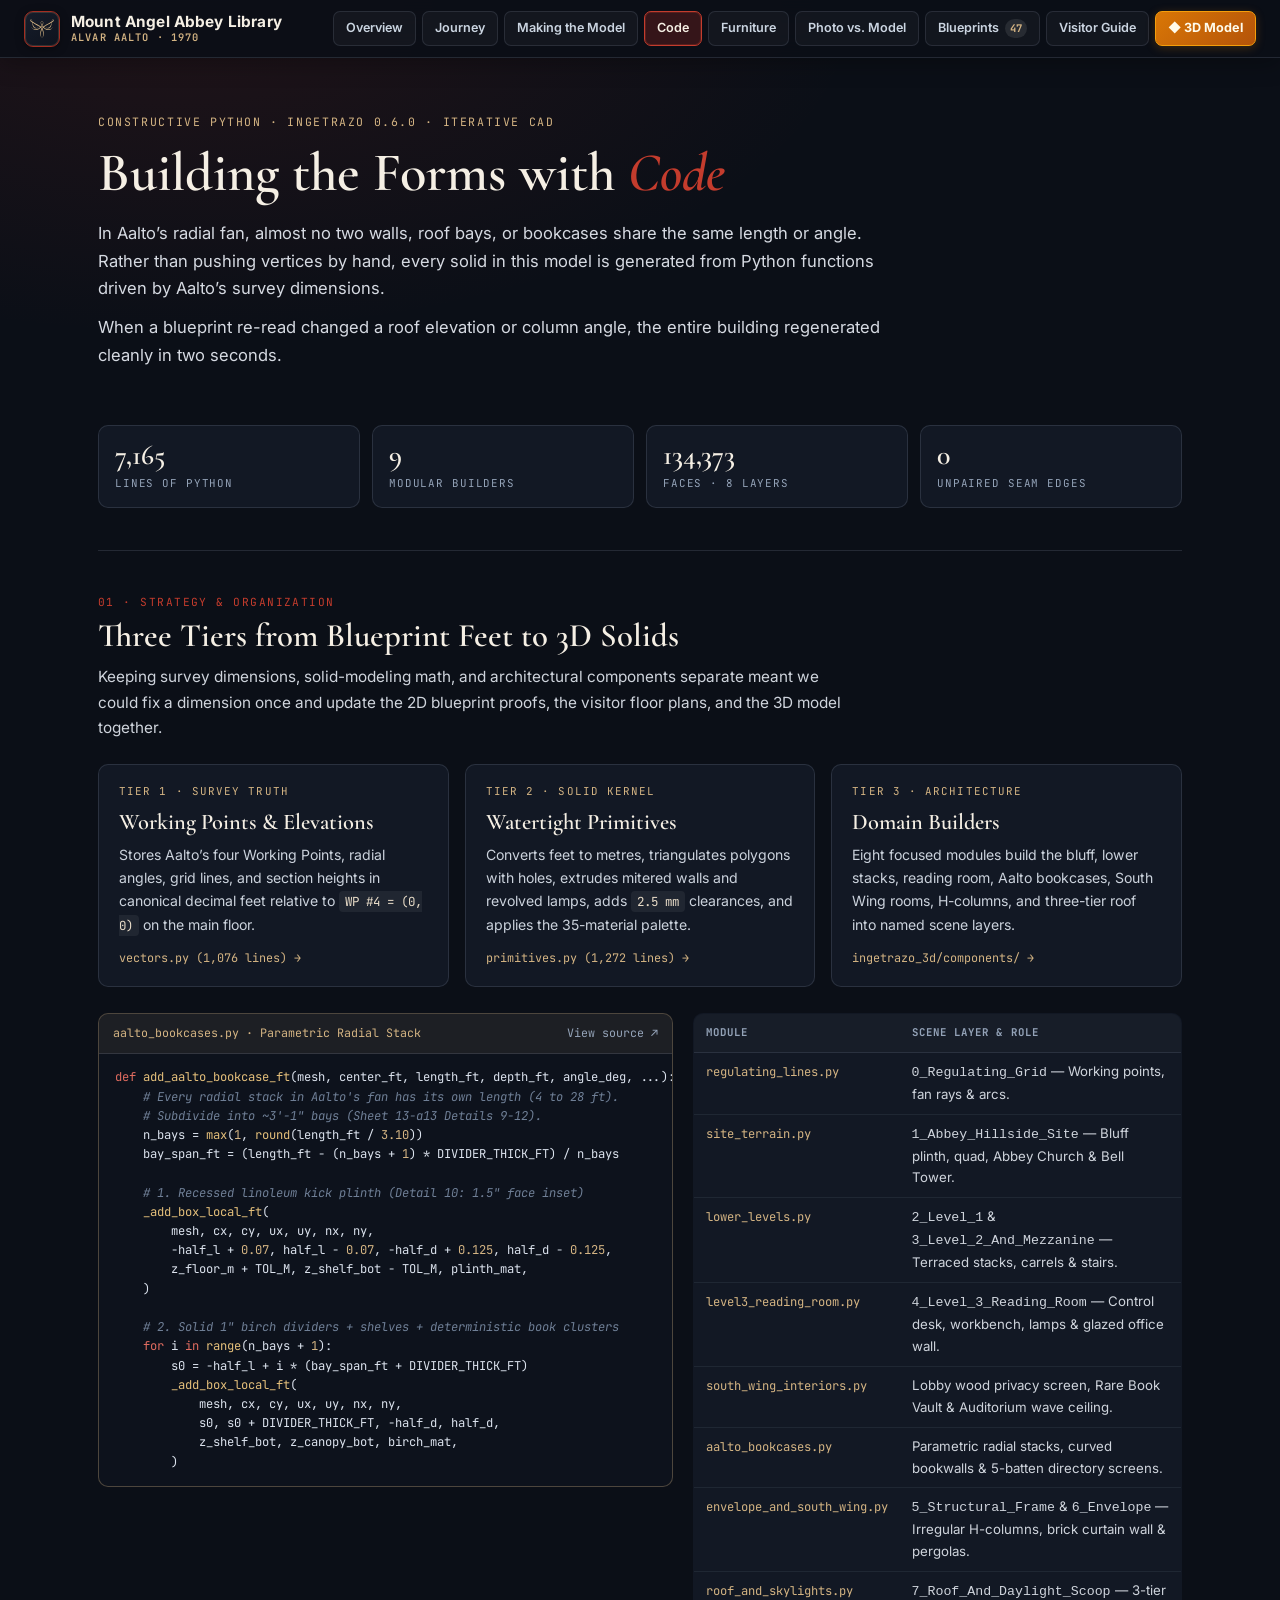
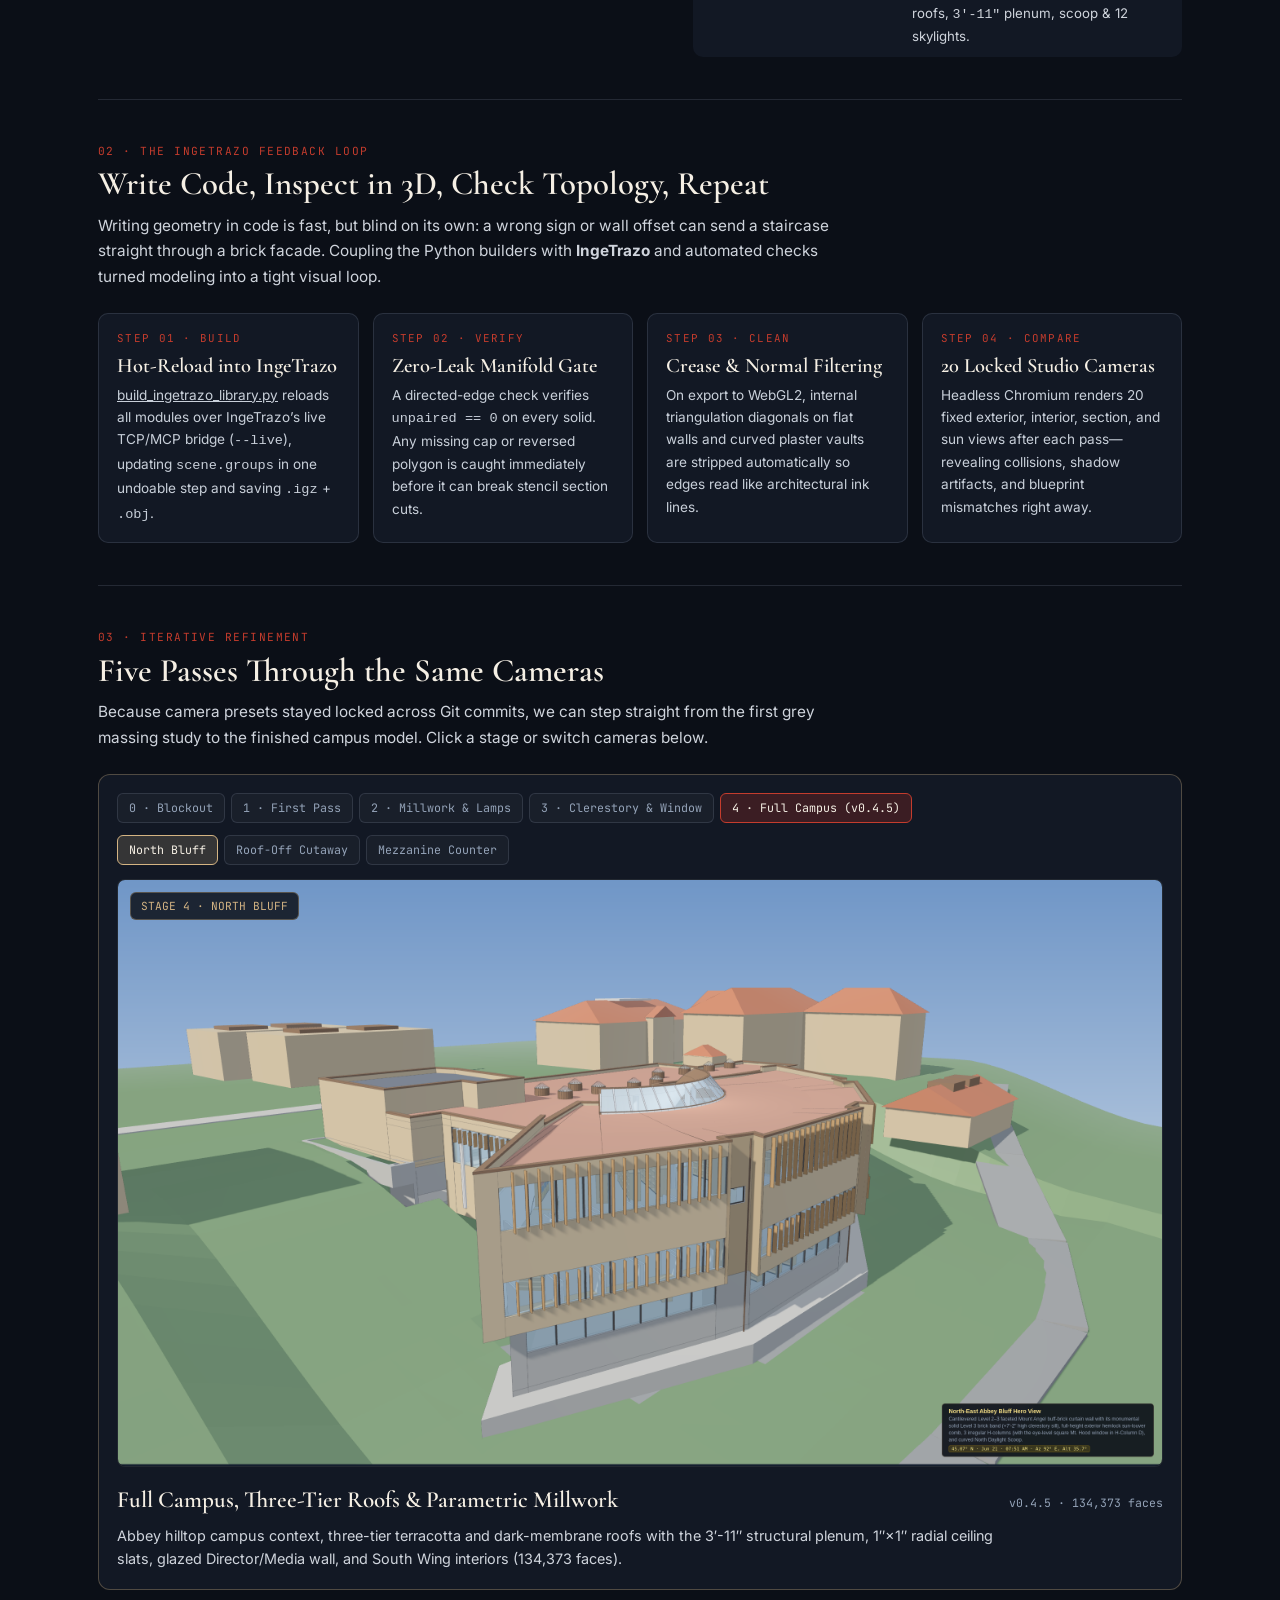
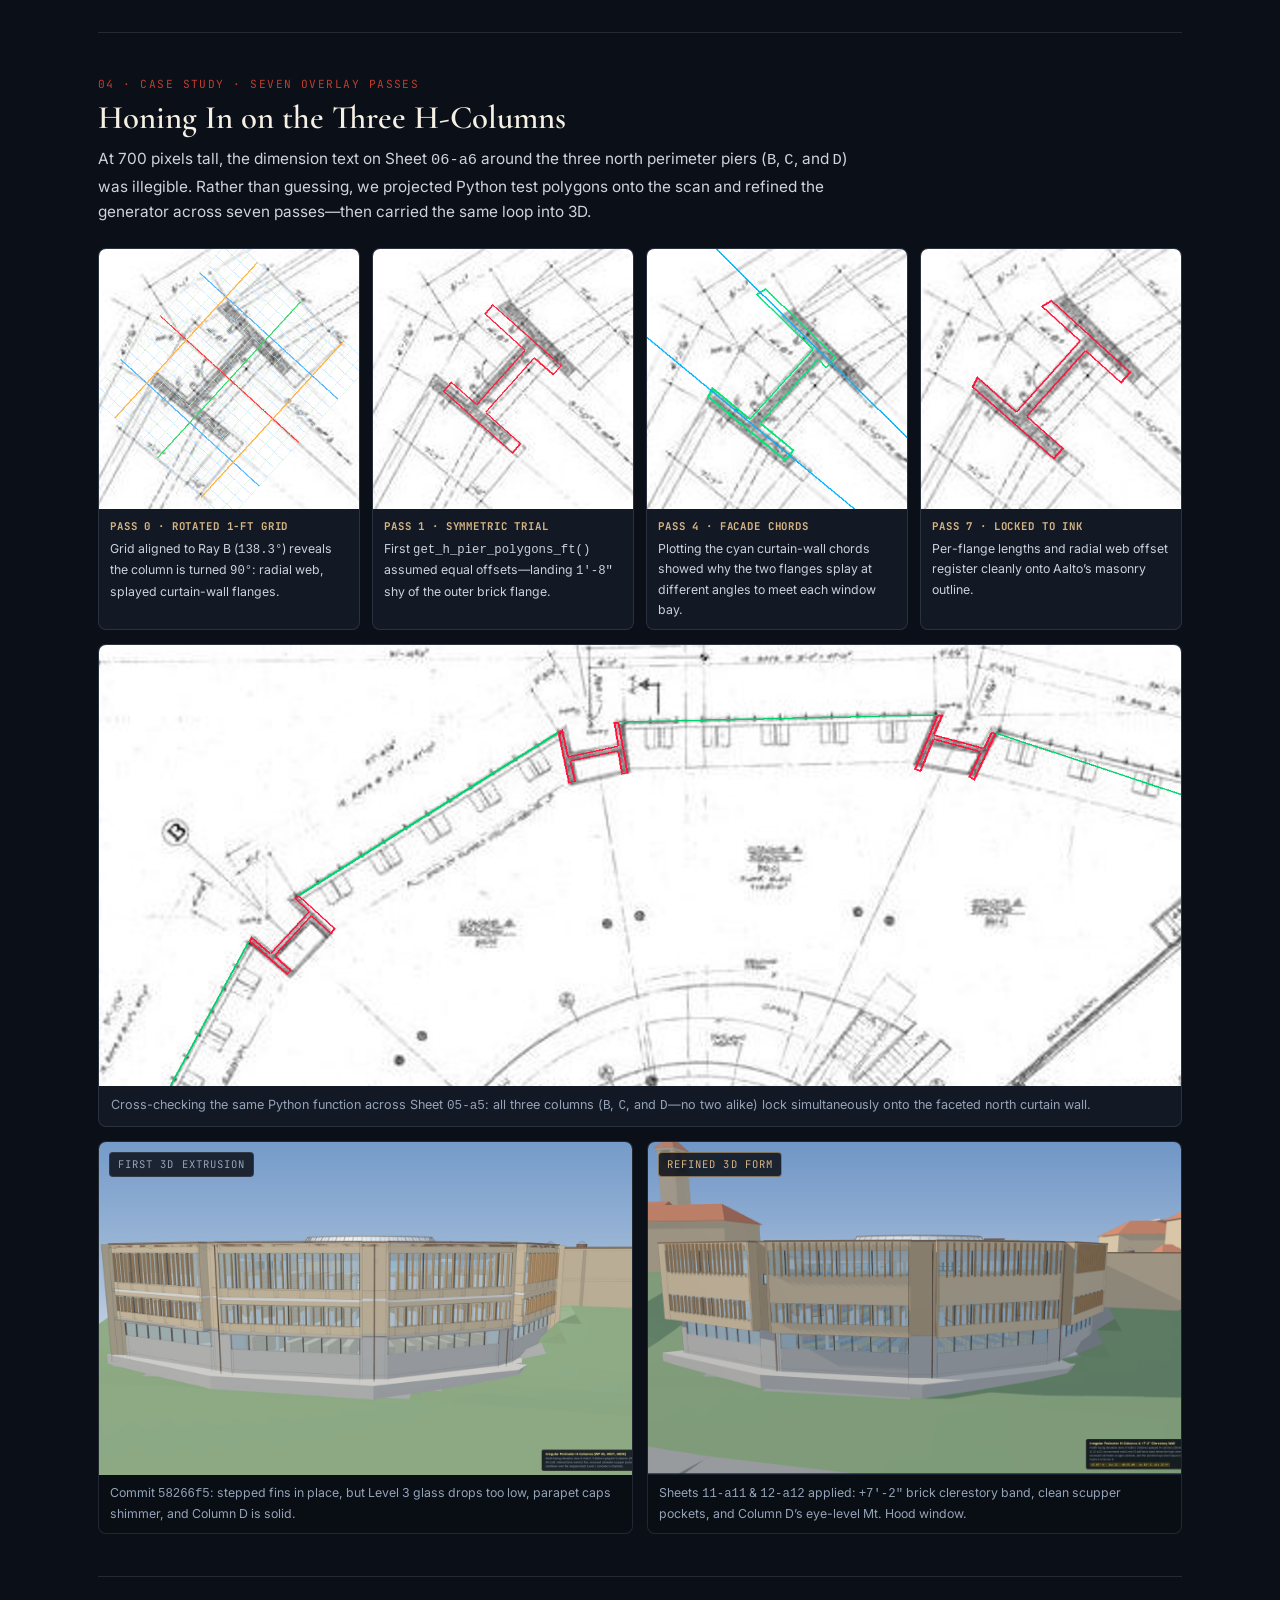
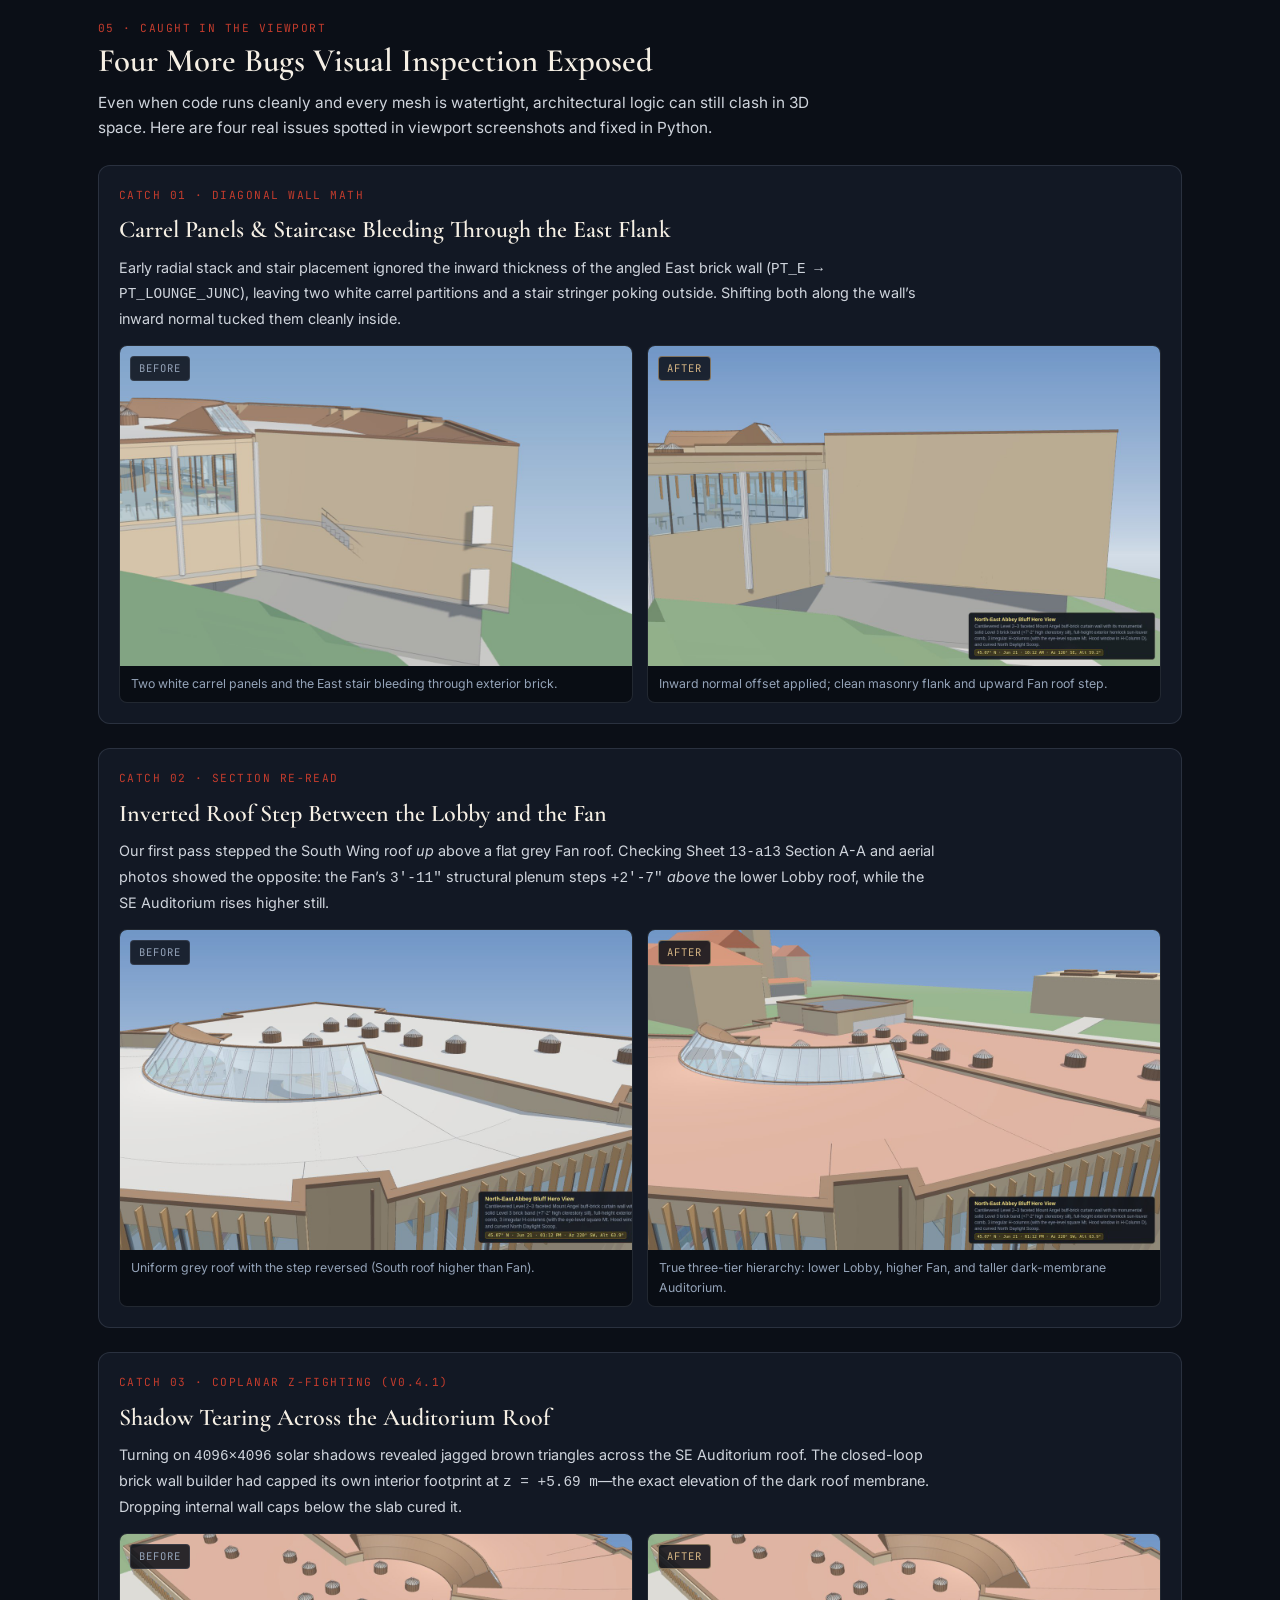
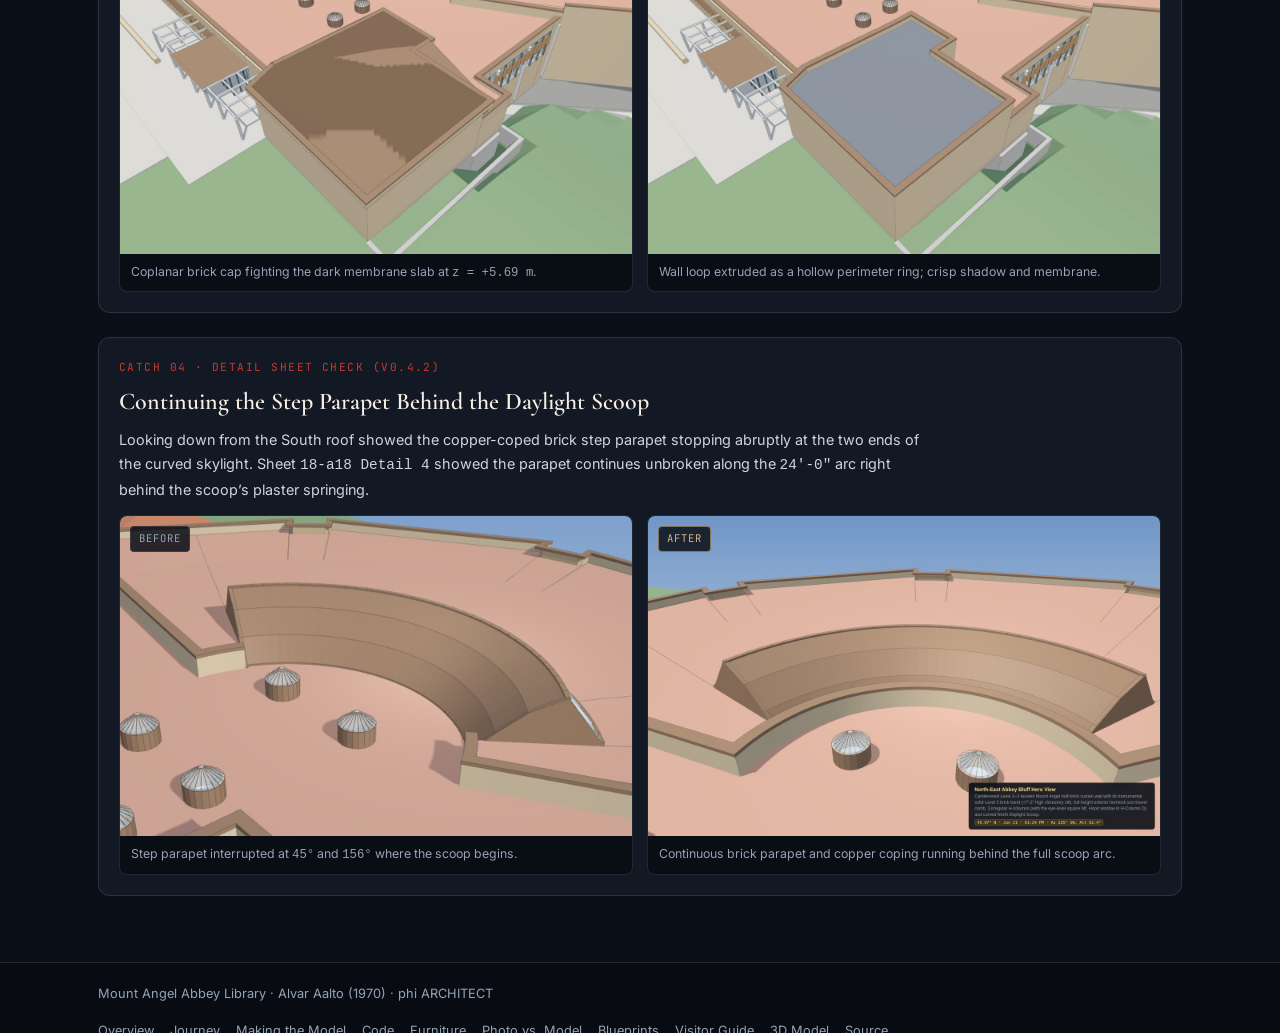
==== commit f4b551bb: "feat(docs): add Furniture & Lamps page featuring observations, macro 3D renders, and code" ====
--- a/docs/code.html
+++ b/docs/code.html
@@ -240,6 +240,7 @@
       <a href="journey.html" class="suite-link">Journey</a>
       <a href="making-of.html" class="suite-link">Making the Model</a>
       <a href="code.html" class="suite-link is-active">Code</a>
+      <a href="furniture.html" class="suite-link">Furniture</a>
       <a href="photo-compare.html" class="suite-link">Photo vs. Model</a>
       <a href="drawings.html" class="suite-link">Blueprints <span class="suite-count">47</span></a>
       <a href="visitor-guide.html" class="suite-link">Visitor Guide</a>
@@ -609,6 +610,7 @@
         <a href="journey.html">Journey</a>
         <a href="making-of.html">Making the Model</a>
         <a href="code.html">Code</a>
+        <a href="furniture.html">Furniture</a>
         <a href="photo-compare.html">Photo vs. Model</a>
         <a href="drawings.html">Blueprints</a>
         <a href="visitor-guide.html">Visitor Guide</a>
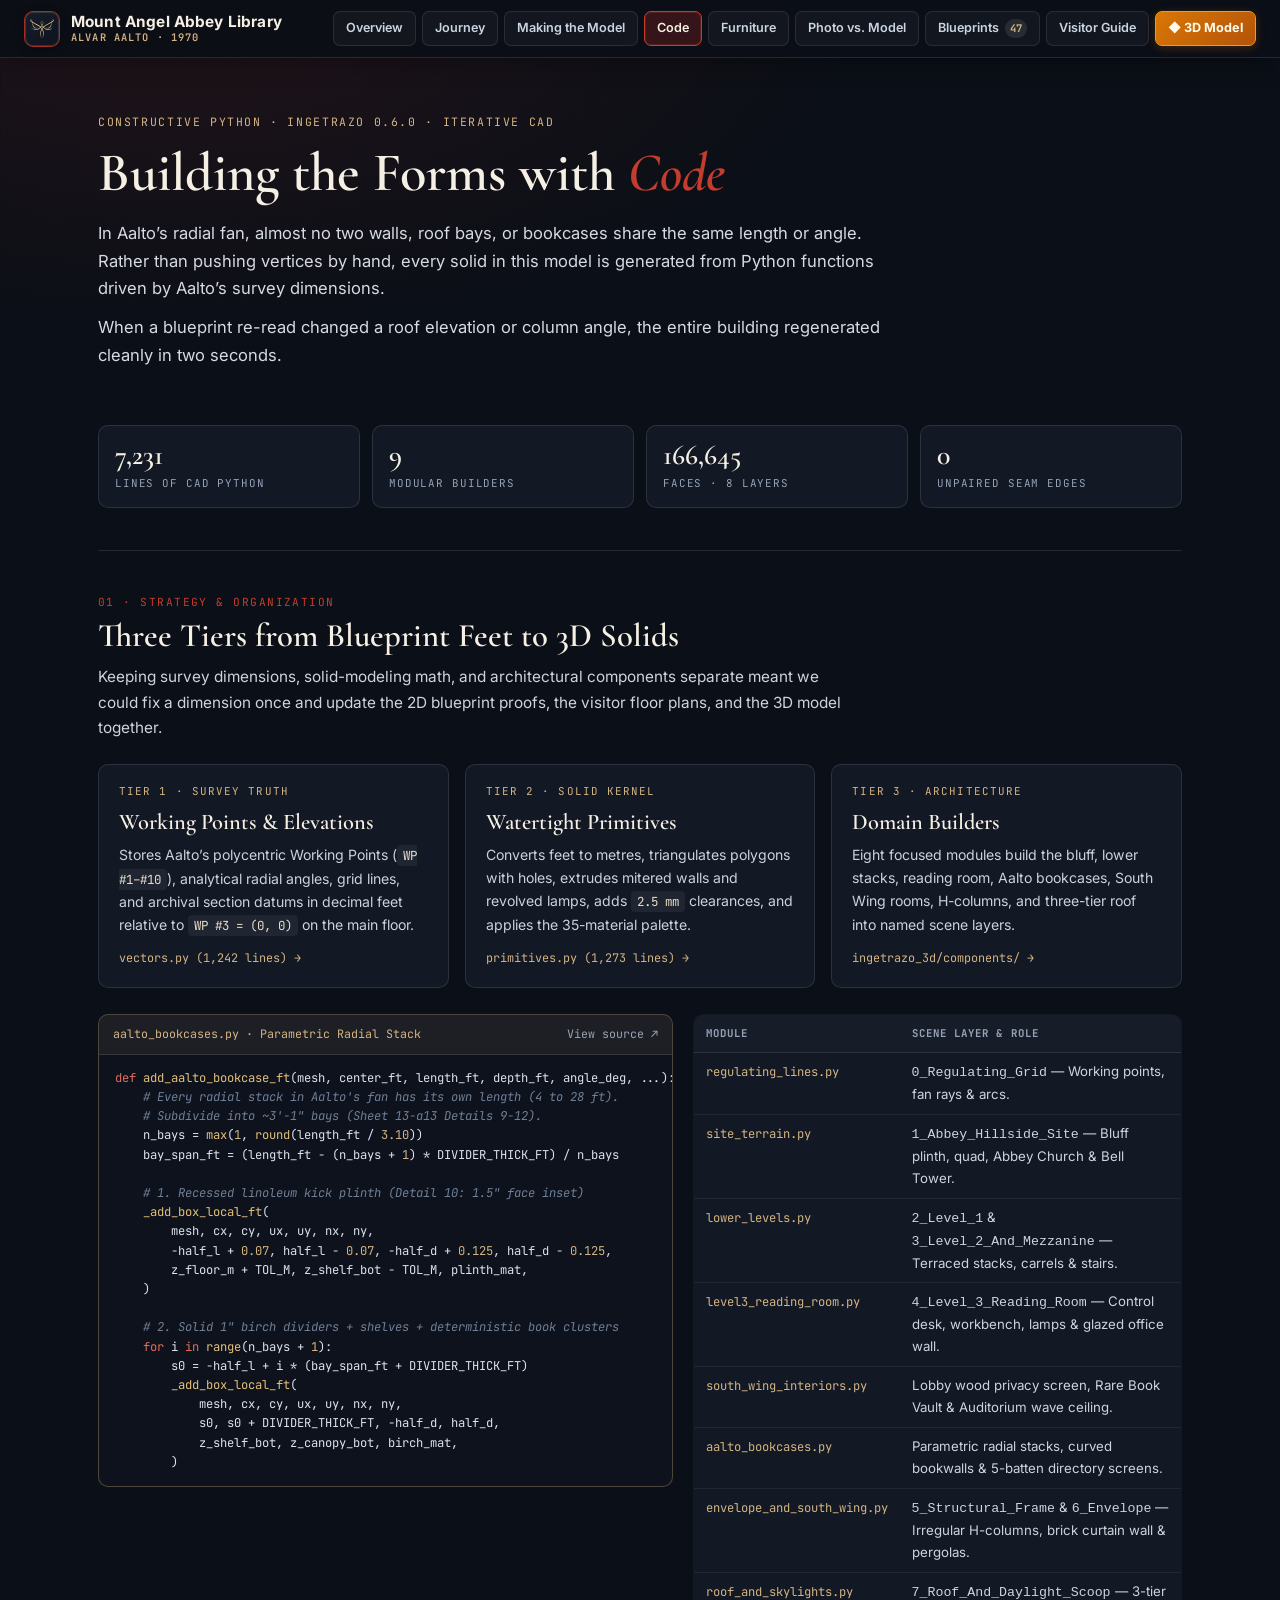
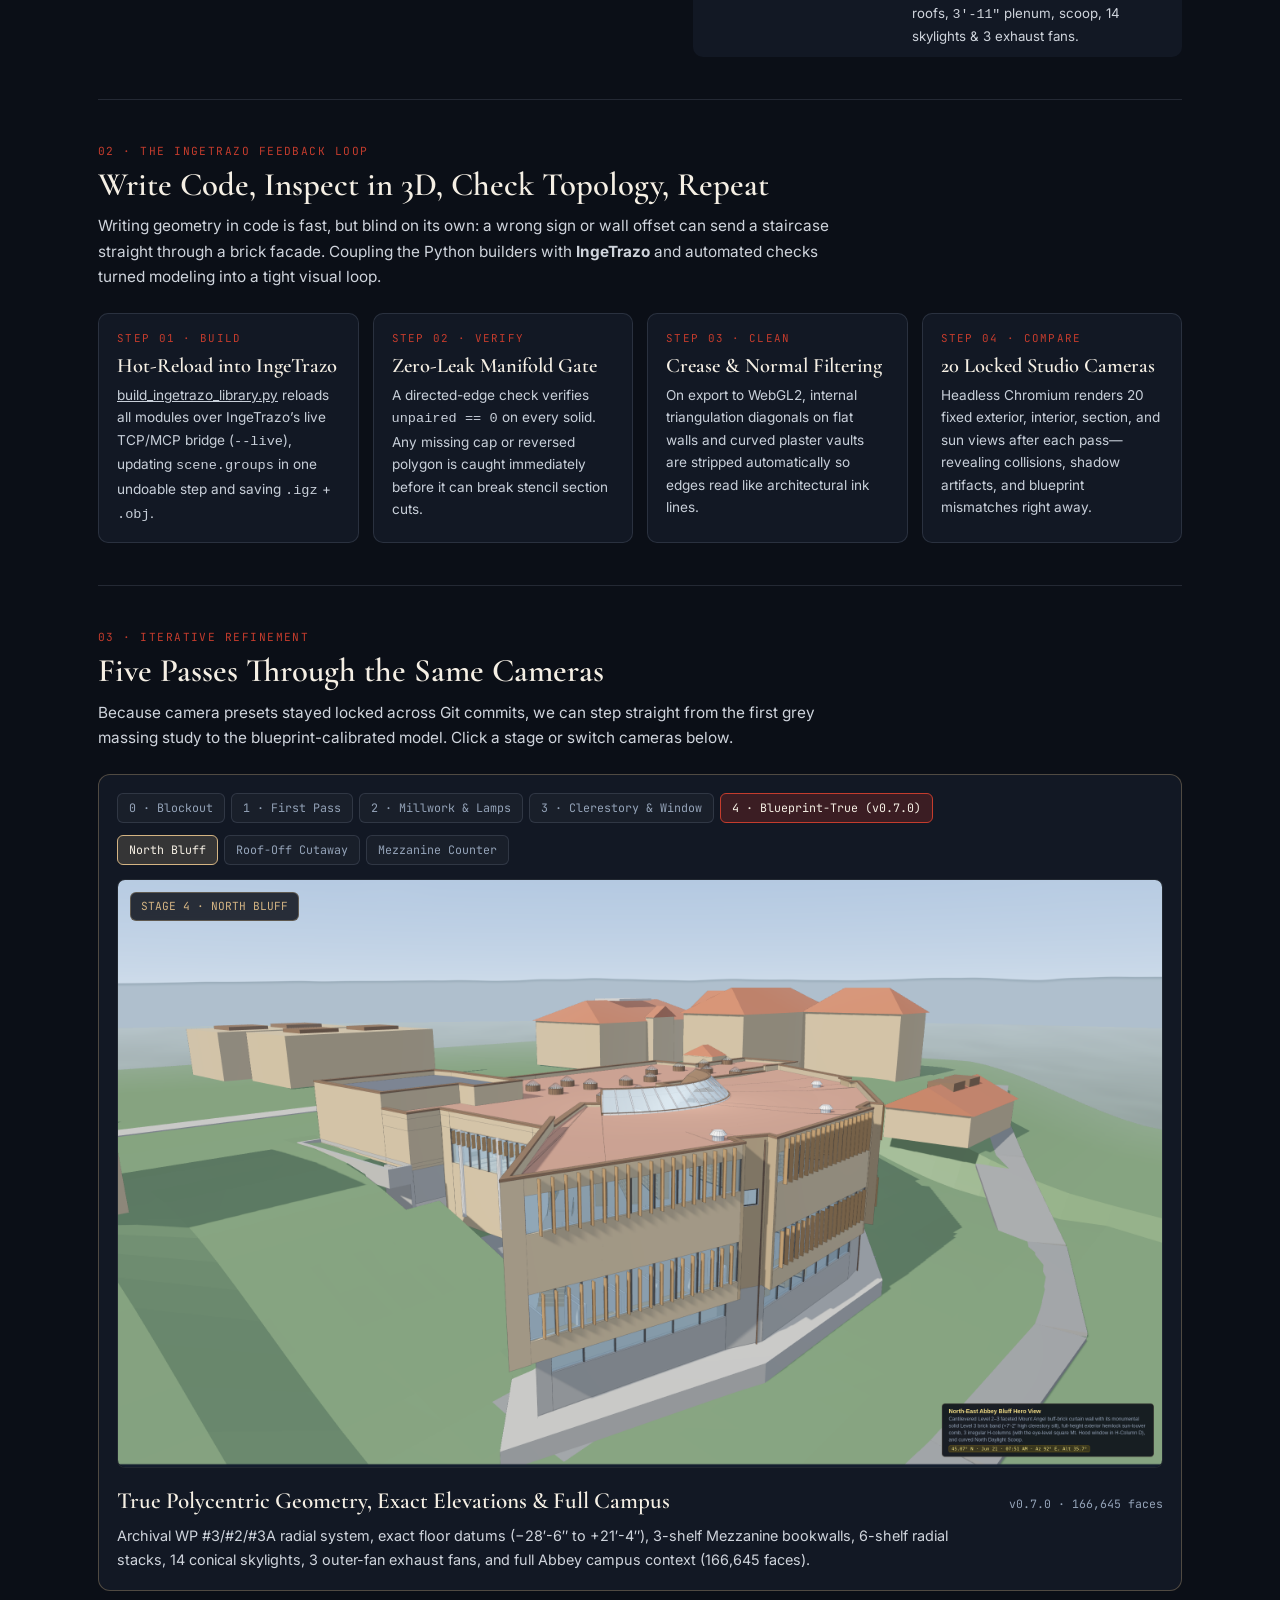
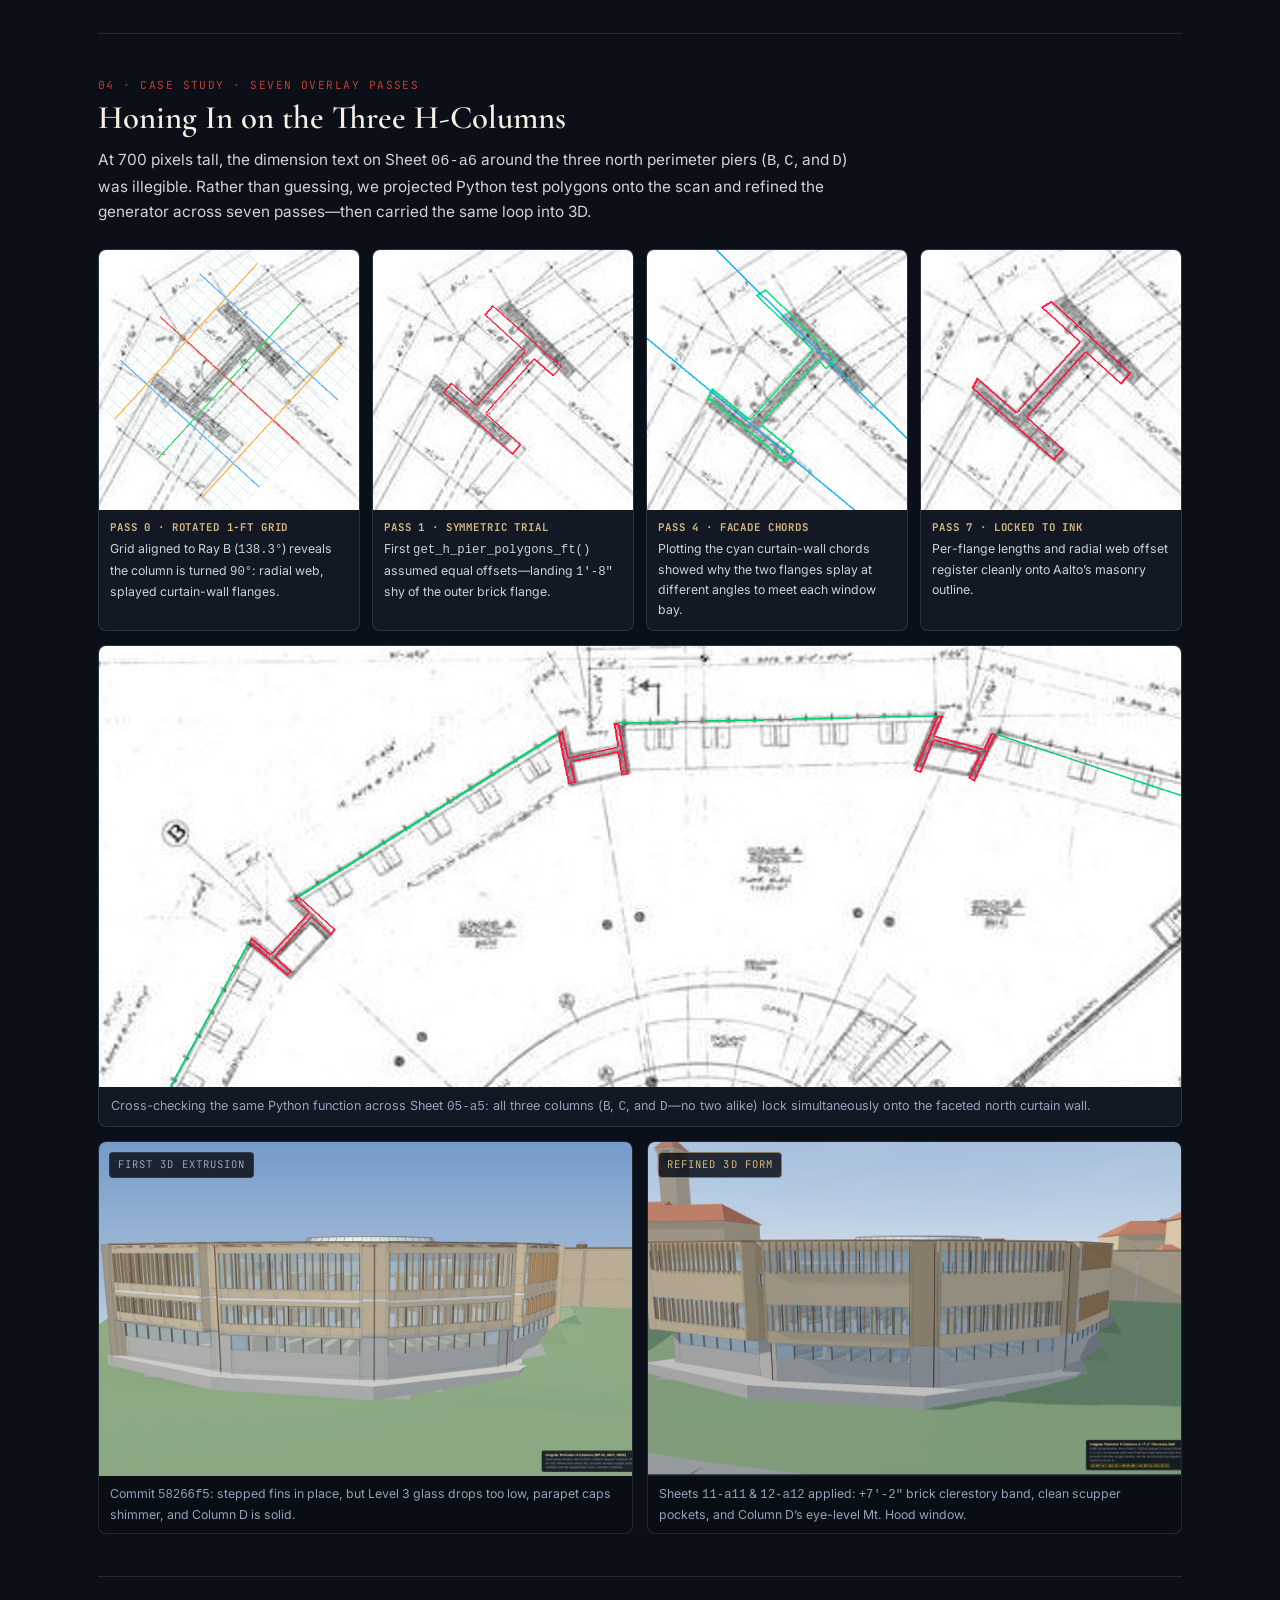
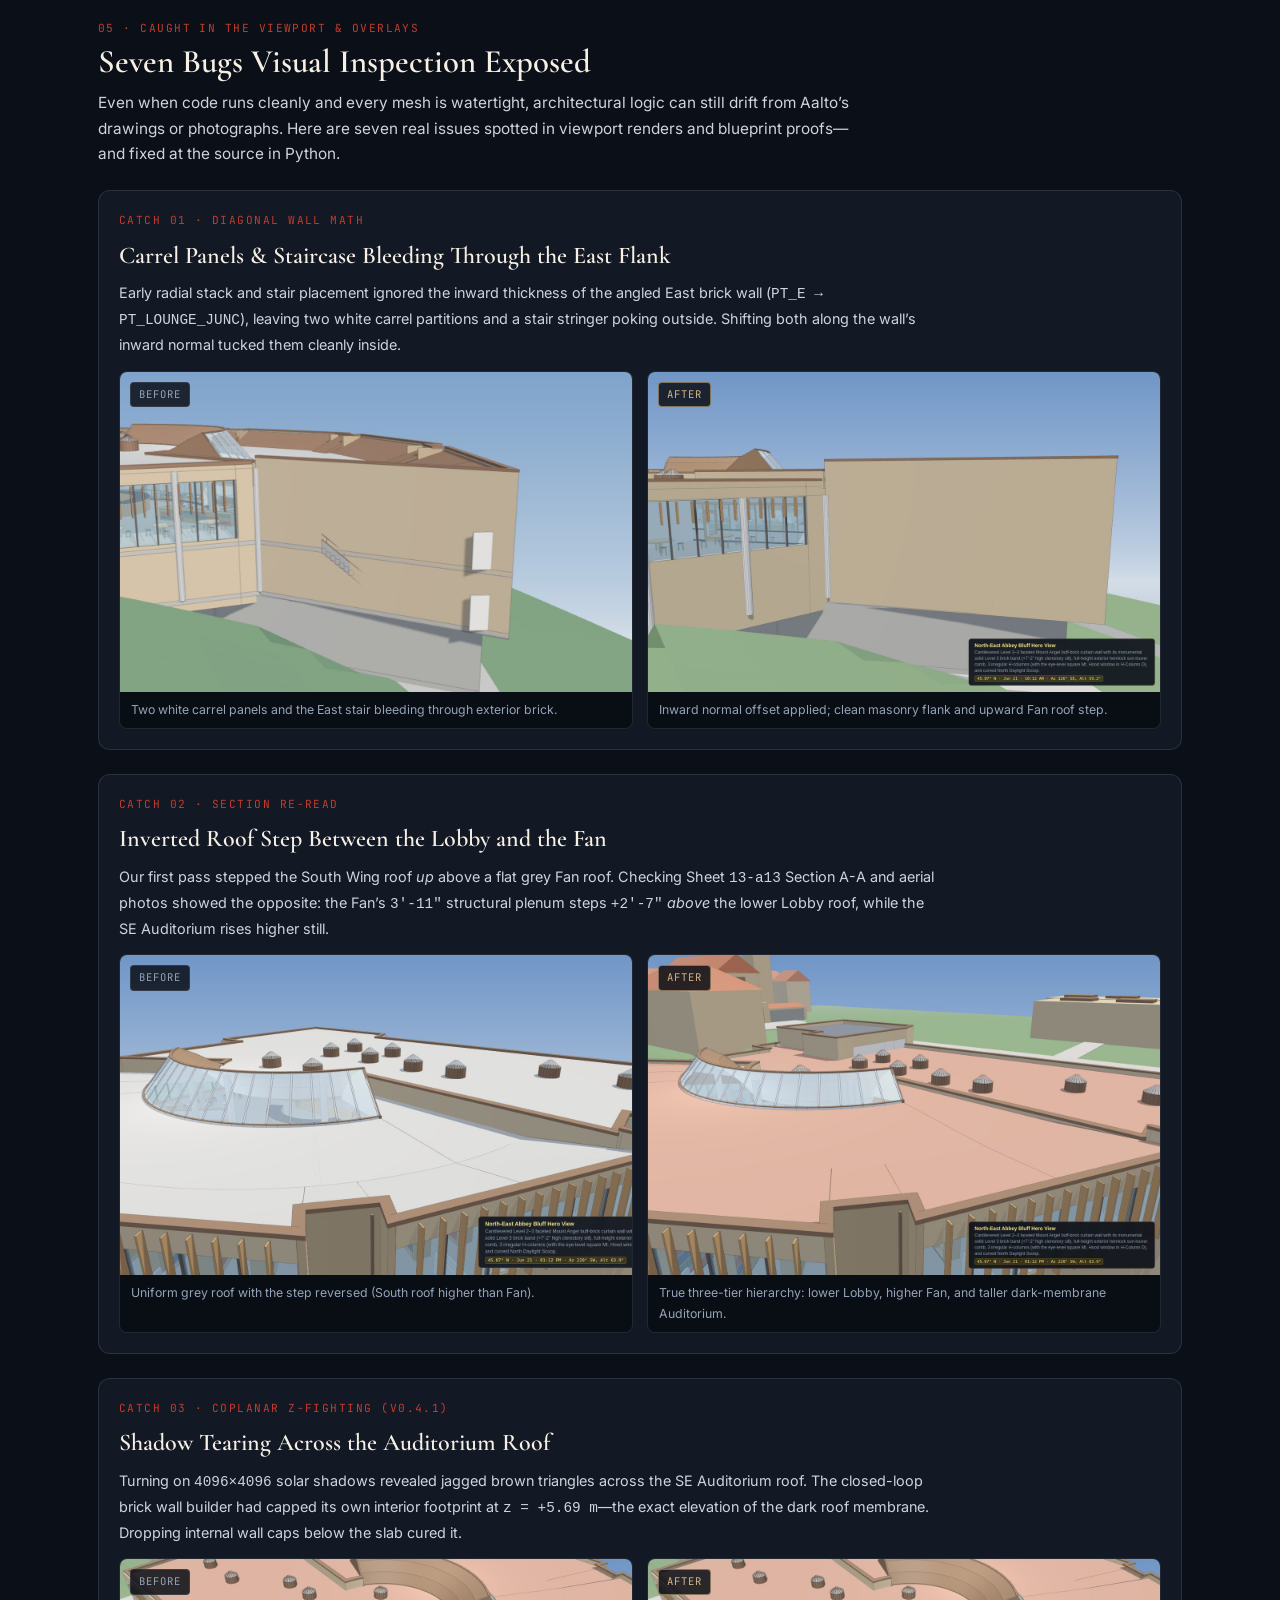
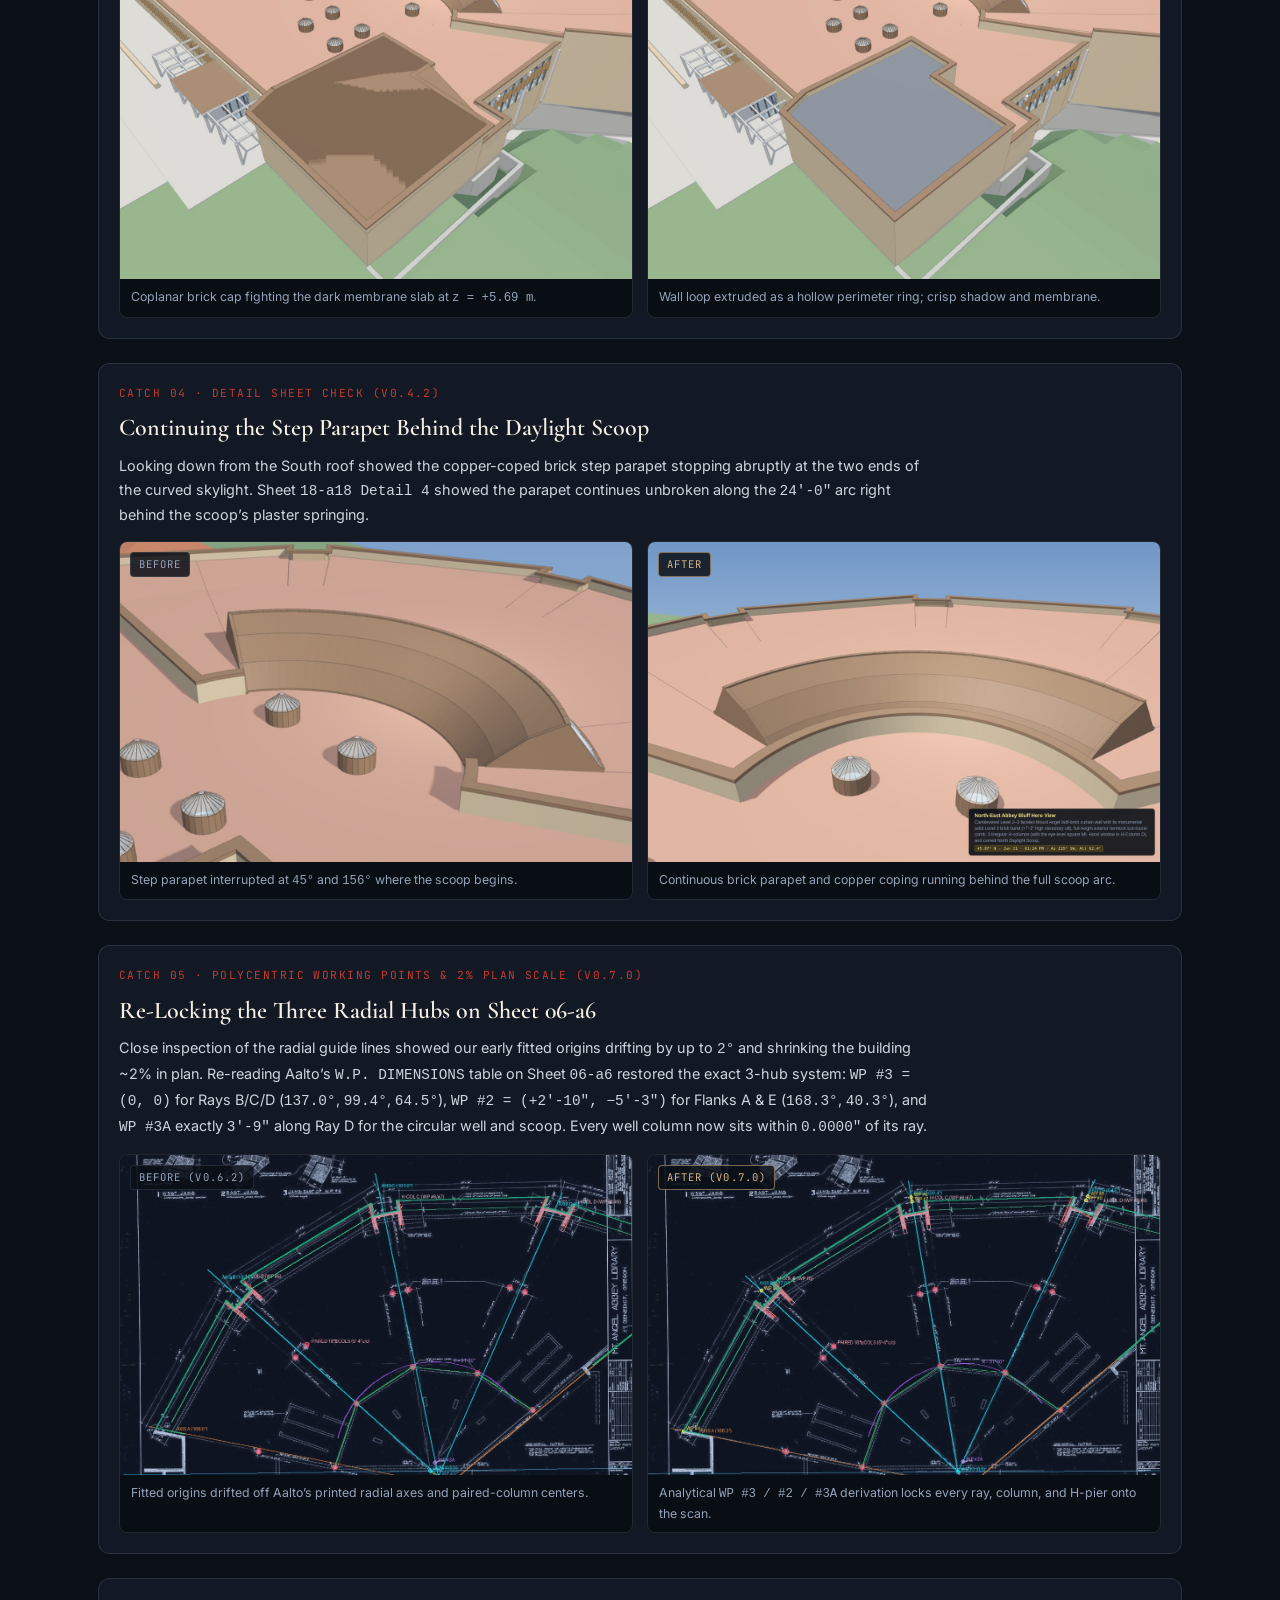
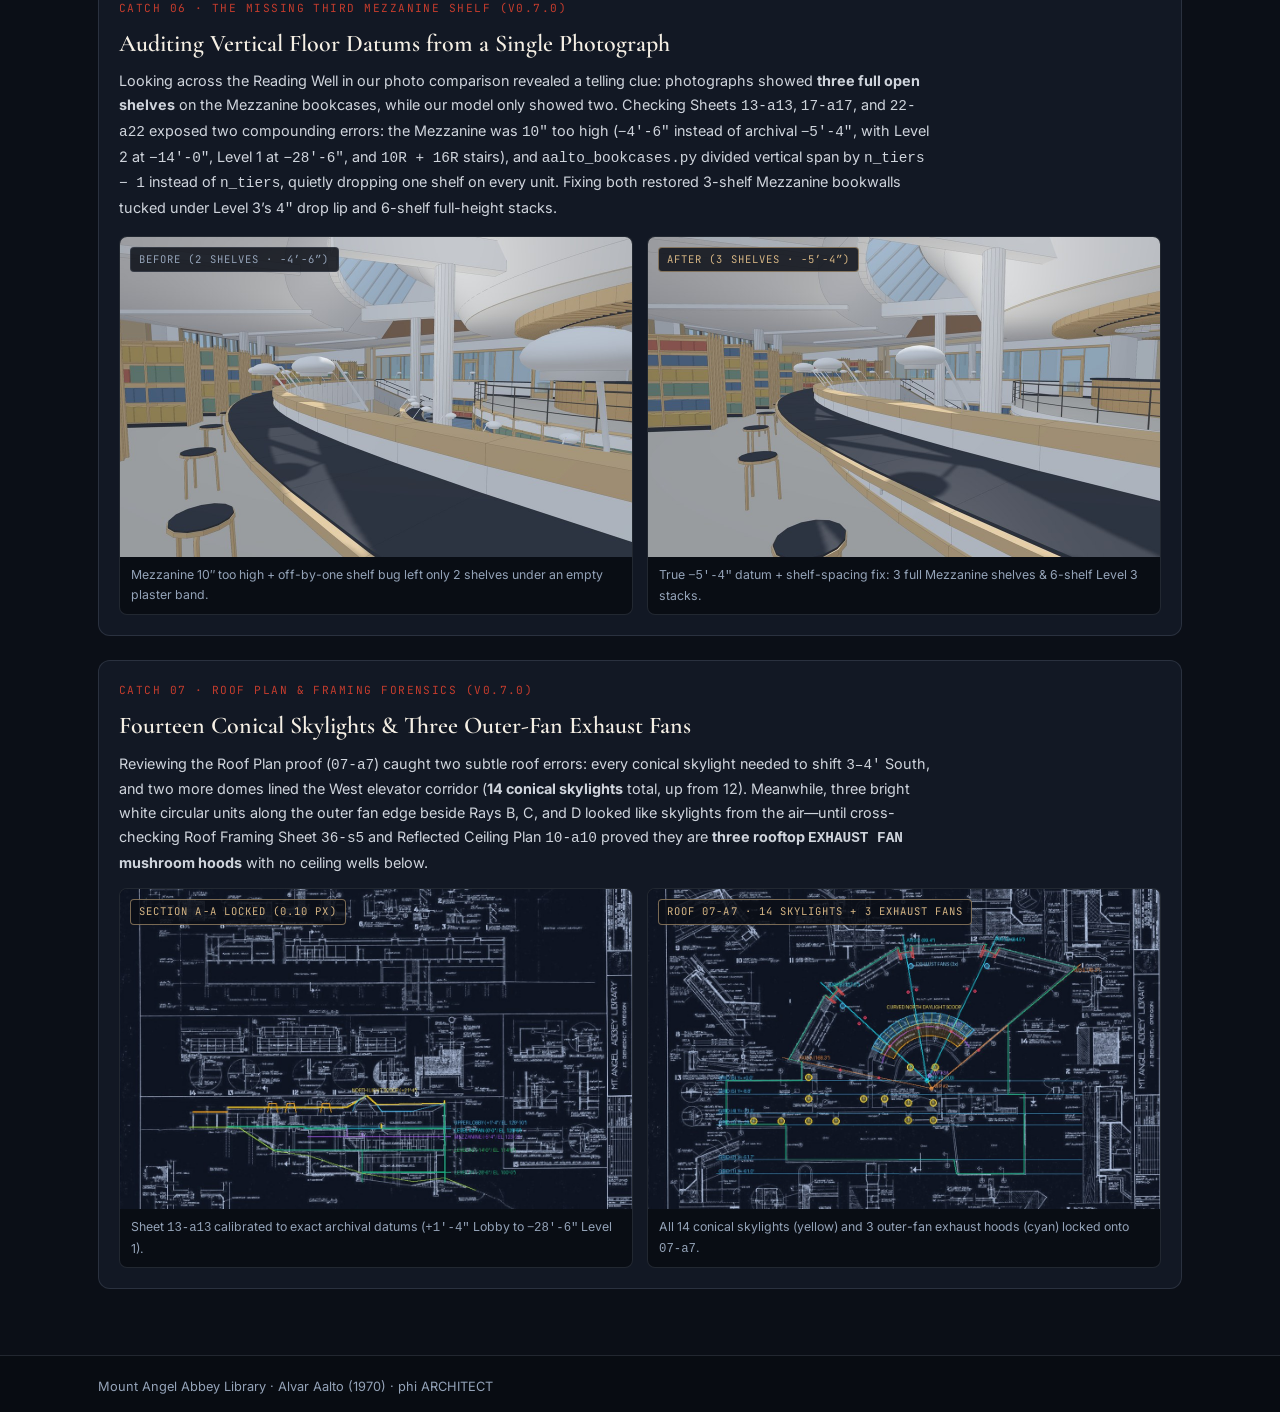
==== commit 909b500c: "feat(geometry): lock archival radial hubs, floor elevations, 3-shelf mezzanine & roof skylights (v0." ====
--- a/docs/code.html
+++ b/docs/code.html
@@ -262,15 +262,15 @@
 
     <div class="stat-strip" aria-label="Codebase Summary">
       <div class="stat-box">
-        <div class="stat-val">7,165</div>
-        <div class="stat-lbl">Lines of Python</div>
+        <div class="stat-val">7,231</div>
+        <div class="stat-lbl">Lines of CAD Python</div>
       </div>
       <div class="stat-box">
         <div class="stat-val">9</div>
         <div class="stat-lbl">Modular Builders</div>
       </div>
       <div class="stat-box">
-        <div class="stat-val">134,373</div>
+        <div class="stat-val">166,645</div>
         <div class="stat-lbl">Faces &middot; 8 Layers</div>
       </div>
       <div class="stat-box">
@@ -290,14 +290,14 @@
         <div class="tier">
           <span class="tier-tag">Tier 1 &middot; Survey Truth</span>
           <h3>Working Points &amp; Elevations</h3>
-          <p>Stores Aalto&rsquo;s four Working Points, radial angles, grid lines, and section heights in canonical decimal feet relative to <code>WP #4 = (0, 0)</code> on the main floor.</p>
-          <a class="file-link" href="https://github.com/phiarchitect/mount_angel/blob/main/src/phiarchitect/mountangel/vectors.py">vectors.py (1,076 lines) &rarr;</a>
+          <p>Stores Aalto&rsquo;s polycentric Working Points (<code>WP #1&ndash;#10</code>), analytical radial angles, grid lines, and archival section datums in decimal feet relative to <code>WP #3 = (0, 0)</code> on the main floor.</p>
+          <a class="file-link" href="https://github.com/phiarchitect/mount_angel/blob/main/src/phiarchitect/mountangel/vectors.py">vectors.py (1,242 lines) &rarr;</a>
         </div>
         <div class="tier">
           <span class="tier-tag">Tier 2 &middot; Solid Kernel</span>
           <h3>Watertight Primitives</h3>
           <p>Converts feet to metres, triangulates polygons with holes, extrudes mitered walls and revolved lamps, adds <code>2.5 mm</code> clearances, and applies the 35-material palette.</p>
-          <a class="file-link" href="https://github.com/phiarchitect/mount_angel/blob/main/ingetrazo_3d/components/primitives.py">primitives.py (1,272 lines) &rarr;</a>
+          <a class="file-link" href="https://github.com/phiarchitect/mount_angel/blob/main/ingetrazo_3d/components/primitives.py">primitives.py (1,273 lines) &rarr;</a>
         </div>
         <div class="tier">
           <span class="tier-tag">Tier 3 &middot; Architecture</span>
@@ -374,7 +374,7 @@
             </tr>
             <tr>
               <td><a href="https://github.com/phiarchitect/mount_angel/blob/main/ingetrazo_3d/components/roof_and_skylights.py">roof_and_skylights.py</a></td>
-              <td><code>7_Roof_And_Daylight_Scoop</code> &mdash; 3-tier roofs, <code>3&prime;-11&Prime;</code> plenum, scoop &amp; 12 skylights.</td>
+              <td><code>7_Roof_And_Daylight_Scoop</code> &mdash; 3-tier roofs, <code>3&prime;-11&Prime;</code> plenum, scoop, 14 skylights &amp; 3 exhaust fans.</td>
             </tr>
           </tbody>
         </table>
@@ -416,7 +416,7 @@
       <div class="sec-kicker">03 &middot; Iterative Refinement</div>
       <h2>Five Passes Through the Same Cameras</h2>
       <p class="sec-desc">
-        Because camera presets stayed locked across Git commits, we can step straight from the first grey massing study to the finished campus model. Click a stage or switch cameras below.
+        Because camera presets stayed locked across Git commits, we can step straight from the first grey massing study to the blueprint-calibrated model. Click a stage or switch cameras below.
       </p>
 
       <div class="stepper-wrap">
@@ -426,7 +426,7 @@
             <button type="button" class="tab-btn" data-stage="1">1 &middot; First Pass</button>
             <button type="button" class="tab-btn" data-stage="2">2 &middot; Millwork &amp; Lamps</button>
             <button type="button" class="tab-btn" data-stage="3">3 &middot; Clerestory &amp; Window</button>
-            <button type="button" class="tab-btn is-active" data-stage="4">4 &middot; Full Campus (v0.4.5)</button>
+            <button type="button" class="tab-btn is-active" data-stage="4">4 &middot; Blueprint-True (v0.7.0)</button>
           </div>
           <div class="cam-tabs" role="tablist" aria-label="Camera Views">
             <button type="button" class="tab-btn is-active" data-cam="hero">North Bluff</button>
@@ -442,10 +442,10 @@
 
         <div class="stage-caption">
           <div>
-            <h3 id="stageTitle">Full Campus, Three-Tier Roofs &amp; Parametric Millwork</h3>
-            <p id="stageNote">Abbey hilltop campus context, three-tier terracotta and dark-membrane roofs with the 3&prime;-11&Prime; structural plenum, 1&Prime;&times;1&Prime; radial ceiling slats, glazed Director/Media wall, and South Wing interiors (134,373 faces).</p>
-          </div>
-          <span class="stage-commit" id="stageCommit">v0.4.5 &middot; 134,373 faces</span>
+            <h3 id="stageTitle">True Polycentric Geometry, Exact Elevations &amp; Full Campus</h3>
+            <p id="stageNote">Archival WP #3/#2/#3A radial system, exact floor datums (&minus;28&prime;-6&Prime; to +21&prime;-4&Prime;), 3-shelf Mezzanine bookwalls, 6-shelf radial stacks, 14 conical skylights, 3 outer-fan exhaust fans, and full Abbey campus context (166,645 faces).</p>
+          </div>
+          <span class="stage-commit" id="stageCommit">v0.7.0 &middot; 166,645 faces</span>
         </div>
       </div>
     </section>
@@ -508,10 +508,10 @@
     </section>
 
     <section class="block" id="catches">
-      <div class="sec-kicker">05 &middot; Caught in the Viewport</div>
-      <h2>Four More Bugs Visual Inspection Exposed</h2>
+      <div class="sec-kicker">05 &middot; Caught in the Viewport &amp; Overlays</div>
+      <h2>Seven Bugs Visual Inspection Exposed</h2>
       <p class="sec-desc">
-        Even when code runs cleanly and every mesh is watertight, architectural logic can still clash in 3D space. Here are four real issues spotted in viewport screenshots and fixed in Python.
+        Even when code runs cleanly and every mesh is watertight, architectural logic can still drift from Aalto&rsquo;s drawings or photographs. Here are seven real issues spotted in viewport renders and blueprint proofs&mdash;and fixed at the source in Python.
       </p>
 
       <div class="catches">
@@ -591,6 +591,66 @@
               <span class="pill-tag after">After</span>
               <img src="code/catch4_parapet_after.jpg" alt="After fix: continuous copper-capped parapet running behind the scoop arc" loading="lazy" />
               <figcaption>Continuous brick parapet and copper coping running behind the full scoop arc.</figcaption>
+            </figure>
+          </div>
+        </article>
+
+        <article class="catch-card">
+          <div class="catch-head">
+            <div class="sec-kicker">Catch 05 &middot; Polycentric Working Points &amp; 2% Plan Scale (v0.7.0)</div>
+            <h3>Re-Locking the Three Radial Hubs on Sheet 06-a6</h3>
+            <p>Close inspection of the radial guide lines showed our early fitted origins drifting by up to <code>2&deg;</code> and shrinking the building ~2% in plan. Re-reading Aalto&rsquo;s <code>W.P. DIMENSIONS</code> table on Sheet <code>06-a6</code> restored the exact 3-hub system: <code>WP #3 = (0, 0)</code> for Rays B/C/D (<code>137.0&deg;</code>, <code>99.4&deg;</code>, <code>64.5&deg;</code>), <code>WP #2 = (+2&prime;-10&Prime;, &minus;5&prime;-3&Prime;)</code> for Flanks A &amp; E (<code>168.3&deg;</code>, <code>40.3&deg;</code>), and <code>WP #3A</code> exactly <code>3&prime;-9&Prime;</code> along Ray D for the circular well and scoop. Every well column now sits within <code>0.0000&Prime;</code> of its ray.</p>
+          </div>
+          <div class="catch-pair">
+            <figure class="catch-fig">
+              <span class="pill-tag">Before (v0.6.2)</span>
+              <img src="code/calib_plan06_before.jpg" alt="Before fix: Sheet 06-a6 overlay with drifted radial guide lines and ~2% scale shrinkage" loading="lazy" />
+              <figcaption>Fitted origins drifted off Aalto&rsquo;s printed radial axes and paired-column centers.</figcaption>
+            </figure>
+            <figure class="catch-fig">
+              <span class="pill-tag after">After (v0.7.0)</span>
+              <img src="code/calib_plan06_after.jpg" alt="After fix: Sheet 06-a6 overlay with archival WP #3, WP #2, WP #3A rays locked sub-pixel to ink" loading="lazy" />
+              <figcaption>Analytical <code>WP #3 / #2 / #3A</code> derivation locks every ray, column, and H-pier onto the scan.</figcaption>
+            </figure>
+          </div>
+        </article>
+
+        <article class="catch-card">
+          <div class="catch-head">
+            <div class="sec-kicker">Catch 06 &middot; The Missing Third Mezzanine Shelf (v0.7.0)</div>
+            <h3>Auditing Vertical Floor Datums from a Single Photograph</h3>
+            <p>Looking across the Reading Well in our photo comparison revealed a telling clue: photographs showed <strong>three full open shelves</strong> on the Mezzanine bookcases, while our model only showed two. Checking Sheets <code>13-a13</code>, <code>17-a17</code>, and <code>22-a22</code> exposed two compounding errors: the Mezzanine was <code>10&Prime;</code> too high (<code>&minus;4&prime;-6&Prime;</code> instead of archival <code>&minus;5&prime;-4&Prime;</code>, with Level 2 at <code>&minus;14&prime;-0&Prime;</code>, Level 1 at <code>&minus;28&prime;-6&Prime;</code>, and <code>10R + 16R</code> stairs), and <code>aalto_bookcases.py</code> divided vertical span by <code>n_tiers &minus; 1</code> instead of <code>n_tiers</code>, quietly dropping one shelf on every unit. Fixing both restored 3-shelf Mezzanine bookwalls tucked under Level 3&rsquo;s <code>4&Prime;</code> drop lip and 6-shelf full-height stacks.</p>
+          </div>
+          <div class="catch-pair">
+            <figure class="catch-fig">
+              <span class="pill-tag">Before (2 Shelves · &minus;4&prime;-6&Prime;)</span>
+              <img src="code/calib_mezz_before.jpg" alt="Before fix: Mezzanine Reference Bookwall showing only two shelves beneath an oversized plaster band" loading="lazy" />
+              <figcaption>Mezzanine 10&Prime; too high + off-by-one shelf bug left only 2 shelves under an empty plaster band.</figcaption>
+            </figure>
+            <figure class="catch-fig">
+              <span class="pill-tag after">After (3 Shelves · &minus;5&prime;-4&Prime;)</span>
+              <img src="code/calib_mezz_after.jpg" alt="After fix: Mezzanine Reference Bookwall showing all three shelves and six-shelf Level 3 radial stacks" loading="lazy" />
+              <figcaption>True <code>&minus;5&prime;-4&Prime;</code> datum + shelf-spacing fix: 3 full Mezzanine shelves &amp; 6-shelf Level 3 stacks.</figcaption>
+            </figure>
+          </div>
+        </article>
+
+        <article class="catch-card">
+          <div class="catch-head">
+            <div class="sec-kicker">Catch 07 &middot; Roof Plan &amp; Framing Forensics (v0.7.0)</div>
+            <h3>Fourteen Conical Skylights &amp; Three Outer-Fan Exhaust Fans</h3>
+            <p>Reviewing the Roof Plan proof (<code>07-a7</code>) caught two subtle roof errors: every conical skylight needed to shift <code>3&ndash;4&prime;</code> South, and two more domes lined the West elevator corridor (<strong>14 conical skylights</strong> total, up from 12). Meanwhile, three bright white circular units along the outer fan edge beside Rays B, C, and D looked like skylights from the air&mdash;until cross-checking Roof Framing Sheet <code>36-s5</code> and Reflected Ceiling Plan <code>10-a10</code> proved they are <strong>three rooftop <code>EXHAUST FAN</code> mushroom hoods</strong> with no ceiling wells below.</p>
+          </div>
+          <div class="catch-pair">
+            <figure class="catch-fig">
+              <span class="pill-tag after">Section A-A Locked (0.10 px)</span>
+              <img src="code/calib_sec13_after.jpg" alt="Sheet 13-a13 Section A-A proof locked to exact archival floor and roof elevations" loading="lazy" />
+              <figcaption>Sheet <code>13-a13</code> calibrated to exact archival datums (<code>+1&prime;-4&Prime;</code> Lobby to <code>&minus;28&prime;-6&Prime;</code> Level 1).</figcaption>
+            </figure>
+            <figure class="catch-fig">
+              <span class="pill-tag after">Roof 07-a7 · 14 Skylights + 3 Exhaust Fans</span>
+              <img src="code/calib_roof07_after.jpg" alt="Sheet 07-a7 Roof Plan proof locking all 14 yellow conical skylights and 3 cyan outer-fan exhaust fans" loading="lazy" />
+              <figcaption>All 14 conical skylights (yellow) and 3 outer-fan exhaust hoods (cyan) locked onto <code>07-a7</code>.</figcaption>
             </figure>
           </div>
         </article>
@@ -645,7 +705,7 @@
         },
         {
           title: 'Stage 2 · Coplanar Edge Stripping, Mezzanine Desks & Mushroom Lamps',
-          note: 'Internal mesh diagonals stripped; irregular 90°-turned H-columns, -4\'-6" Mezzanine workstations, open bronze Control guardrail, curved Reference Bookwall, and angled-arm oblate mushroom lamps added.',
+          note: 'Internal mesh diagonals stripped; irregular 90°-turned H-columns, Mezzanine workstations, open bronze Control guardrail, curved Reference Bookwall, and angled-arm oblate mushroom lamps added.',
           commit: '40afa60 · ~61,000 faces',
           imgs: {
             hero: 'code/stage2_hero.jpg',
@@ -664,9 +724,9 @@
           }
         },
         {
-          title: 'Stage 4 · Full Campus, Three-Tier Roofs & Parametric Millwork',
-          note: 'Abbey hilltop campus context, three-tier terracotta and dark-membrane roofs with the 3\'-11" structural plenum, 1"×1" radial ceiling slats, glazed Director/Media wall, and South Wing interiors.',
-          commit: 'v0.4.5 · 134,373 faces',
+          title: 'Stage 4 · True Polycentric Geometry, Exact Elevations & Full Campus',
+          note: 'Archival WP #3/#2/#3A radial system, exact floor datums (-28\'-6" to +21\'-4"), 3-shelf Mezzanine bookwalls, 6-shelf radial stacks, 14 conical skylights, 3 outer-fan exhaust fans, and full Abbey campus context.',
+          commit: 'v0.7.0 · 166,645 faces',
           imgs: {
             hero: 'renders/studio_01_hillside_hero.png',
             cutaway: 'renders/studio_03_roof_cutaway_axon.png',
